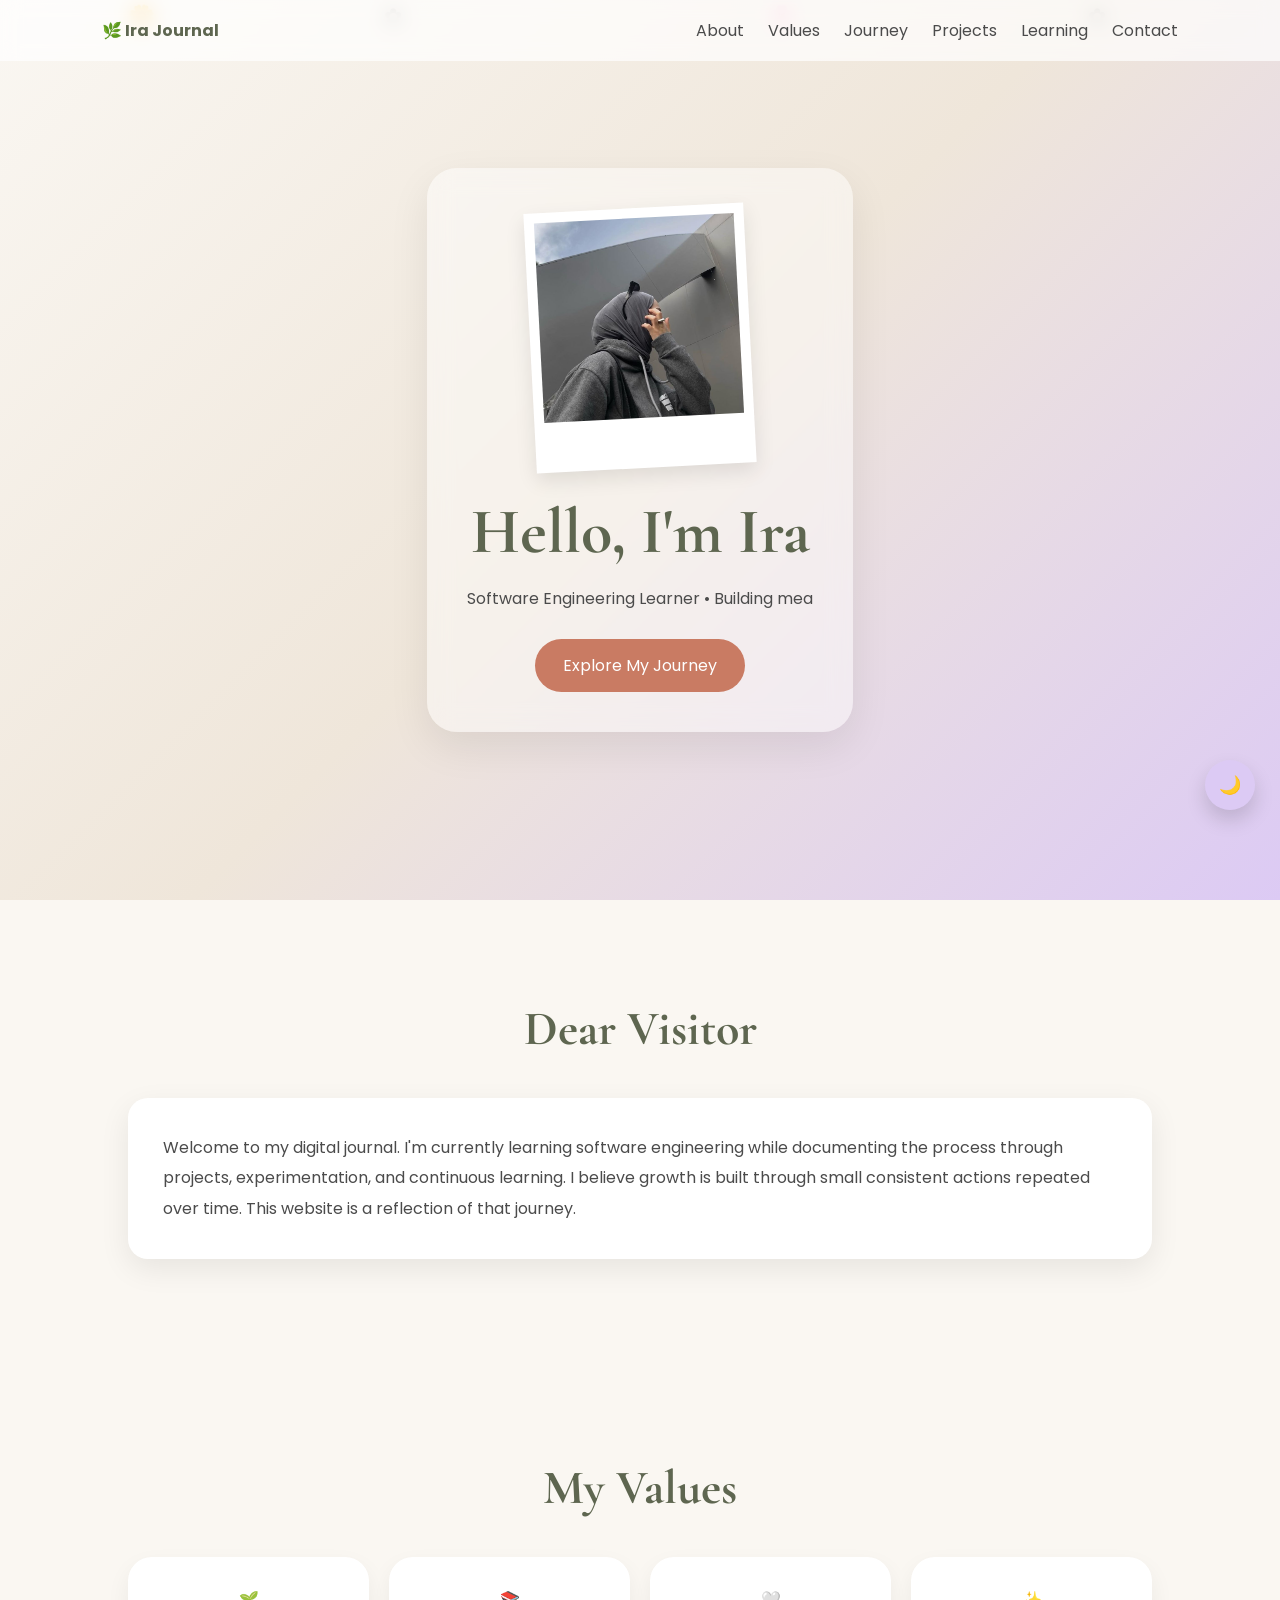
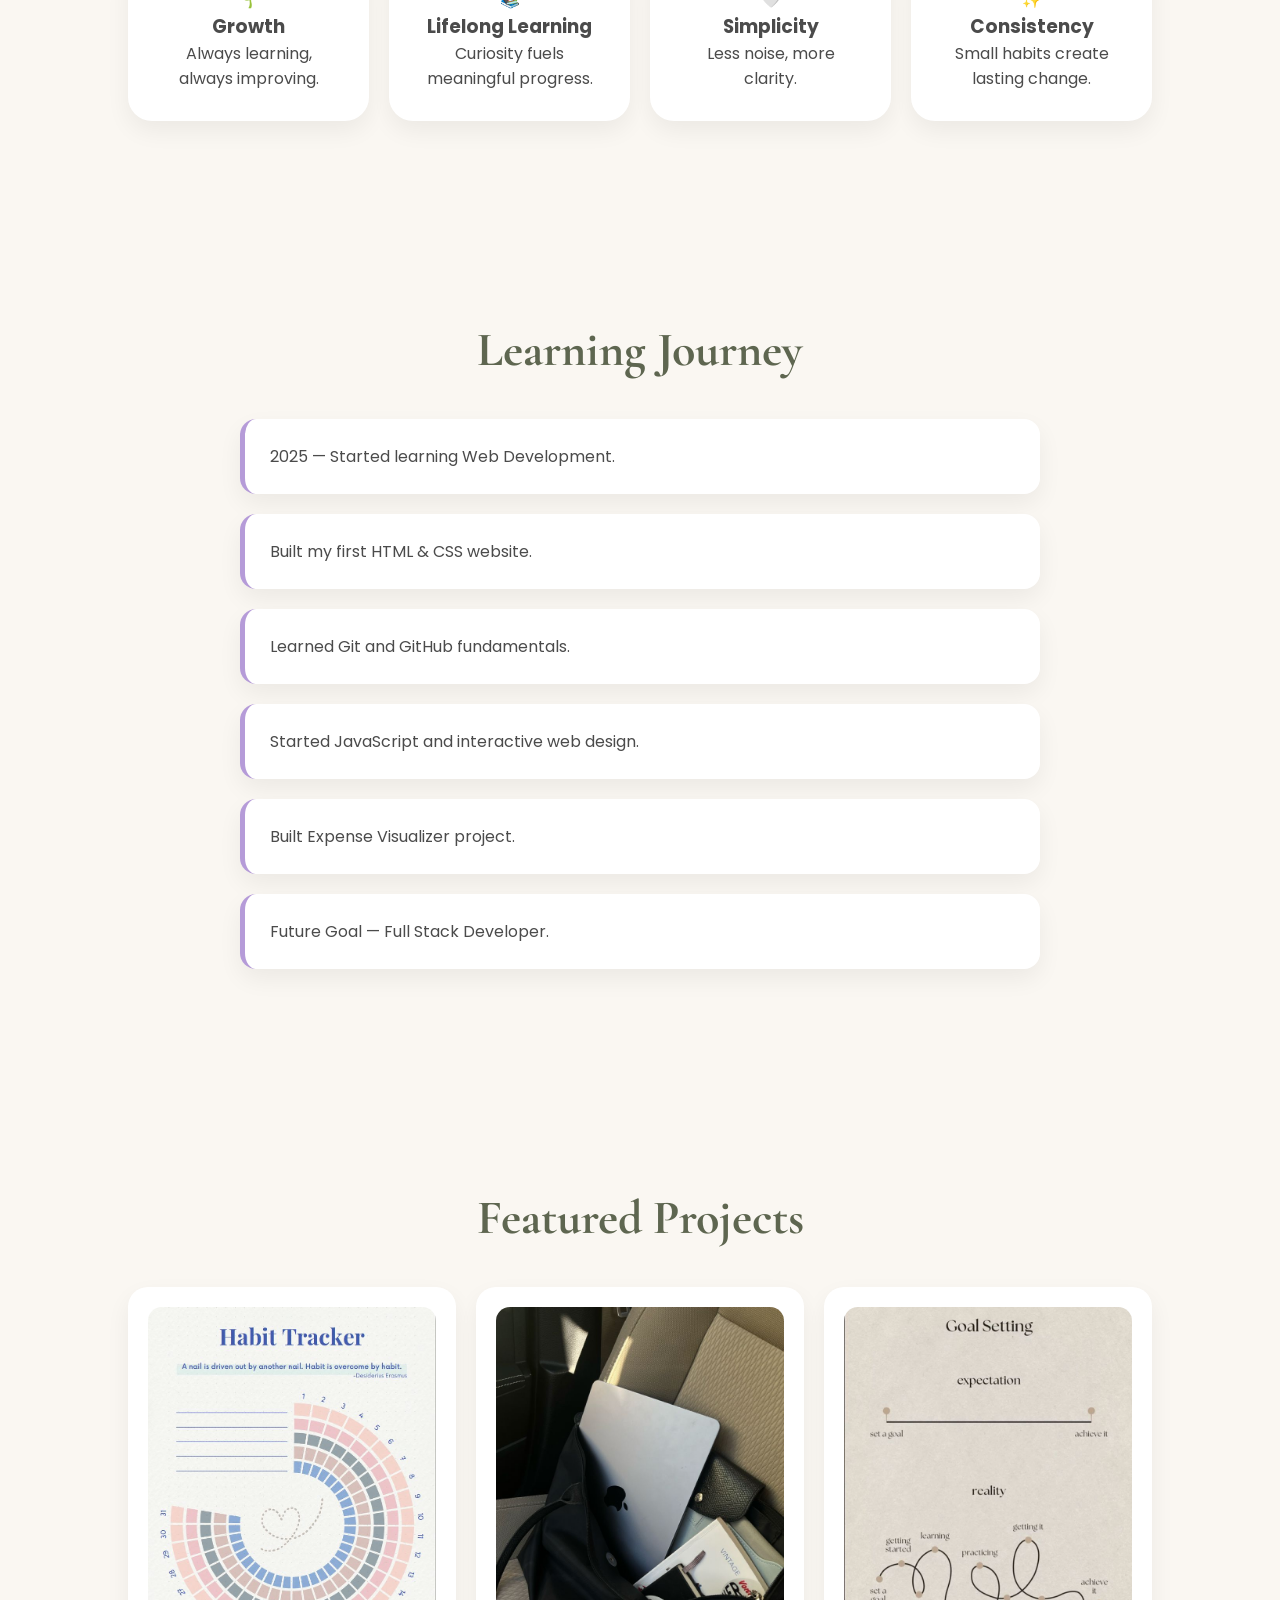
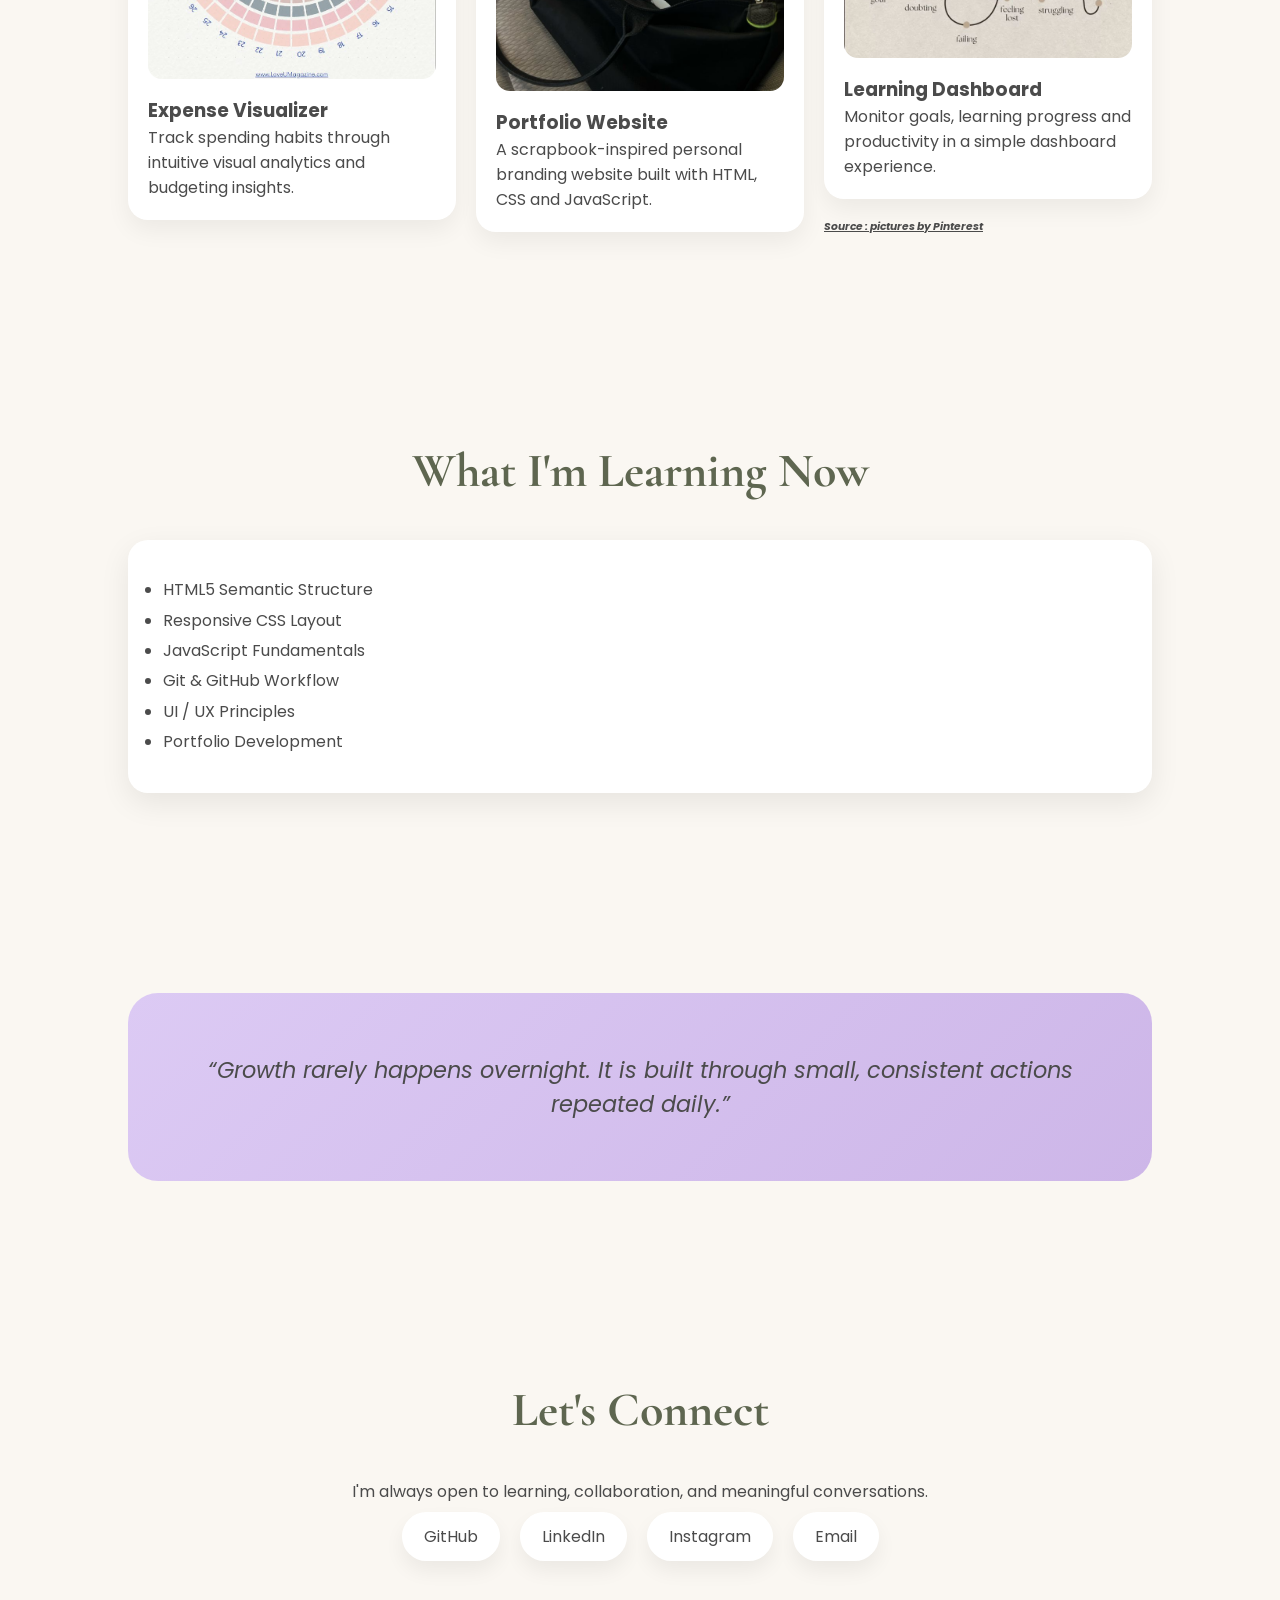
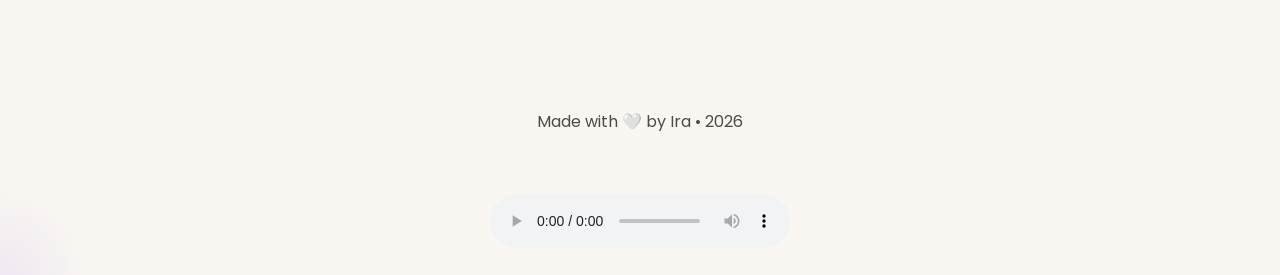
==== index.html @ 75de8a09 "Update index.html" ====
<!DOCTYPE html>
<html lang="en">
<head>
<meta charset="UTF-8">
<meta name="viewport" content="width=device-width, initial-scale=1.0">

<title>Ira | The Lavender Journal</title>

<link rel="preconnect" href="https://fonts.googleapis.com">
<link rel="preconnect" href="https://fonts.gstatic.com" crossorigin>

<link href="https://fonts.googleapis.com/css2?family=Cormorant+Garamond:wght@500;600;700&family=Poppins:wght@300;400;500;600;700&display=swap" rel="stylesheet">

<link rel="stylesheet" href="style.css">

</head>

<body>

<!-- Floating Flowers -->

<div class="flower" style="left:10%">🌼</div>
<div class="flower" style="left:30%;animation-delay:4s">✿</div>
<div class="flower" style="left:60%;animation-delay:8s">🌸</div>
<div class="flower" style="left:85%;animation-delay:2s">✿</div>

<!-- Navbar -->

<nav>

<div class="logo">
🌿 Ira Journal
</div>

<div class="links">

<a href="#about">About</a>

<a href="#values">Values</a>

<a href="#journey">Journey</a>

<a href="#projects">Projects</a>

<a href="#learning">Learning</a>

<a href="#contact">Contact</a>

</div>

</nav>

<!-- Hero -->

<section class="hero">

<div class="hero-card">

<div class="polaroid">

<img
src="assets/profile.jpg"
alt="Ira Profile"
>

</div>

<h1>Hello, I'm Ira</h1>

<p id="typing"></p>

<a href="#about" class="btn">
Explore My Journey
</a>

</div>

</section>

<!-- About -->

<section id="about" class="reveal">

<h2>Dear Visitor</h2>

<div class="paper">

<p>

Welcome to my digital journal.

I'm currently learning software engineering while documenting the process through projects, experimentation, and continuous learning.

I believe growth is built through small consistent actions repeated over time.

This website is a reflection of that journey.

</p>

</div>

</section>

<!-- Values -->

<section id="values" class="reveal">

<h2>My Values</h2>

<div class="values">

<div class="value">
🌱
<h3>Growth</h3>
<p>Always learning, always improving.</p>
</div>

<div class="value">
📚
<h3>Lifelong Learning</h3>
<p>Curiosity fuels meaningful progress.</p>
</div>

<div class="value">
🤍
<h3>Simplicity</h3>
<p>Less noise, more clarity.</p>
</div>

<div class="value">
✨
<h3>Consistency</h3>
<p>Small habits create lasting change.</p>
</div>

</div>

</section>

<!-- Journey -->

<section id="journey" class="reveal">

<h2>Learning Journey</h2>

<div class="timeline">

<div class="item">
2025 — Started learning Web Development.
</div>

<div class="item">
Built my first HTML & CSS website.
</div>

<div class="item">
Learned Git and GitHub fundamentals.
</div>

<div class="item">
Started JavaScript and interactive web design.
</div>

<div class="item">
Built Expense Visualizer project.
</div>

<div class="item">
Future Goal — Full Stack Developer.
</div>

</div>

</section>

<!-- Projects -->

<section id="projects" class="reveal">

<h2>Featured Projects</h2>

<div class="projects">

<div class="card">

<img
src="assets/project1.jpg"
alt="Expense Visualizer"
>

<h3>Expense Visualizer</h3>

<p>
Track spending habits through intuitive visual analytics and budgeting insights.
</p>

</div>

<div class="card">

<img
src="assets/project2.jpg"
alt="Portfolio Website"
>

<h3>Portfolio Website</h3>

<p>
A scrapbook-inspired personal branding website built with HTML, CSS and JavaScript.
</p>

</div>

<div class="card">

<img
src="assets/project3.jpg"
alt="Learning Dashboard"
>

<h3>Learning Dashboard</h3>

<p>
Monitor goals, learning progress and productivity in a simple dashboard experience.
</p>

</div>
<h6><em><u>Source : pictures by Pinterest</u></em></h6>

</div>

</section>

<!-- Learning -->

<section id="learning" class="reveal">

<h2>What I'm Learning Now</h2>

<div class="paper">

<ul>

<li>HTML5 Semantic Structure</li>

<li>Responsive CSS Layout</li>

<li>JavaScript Fundamentals</li>

<li>Git & GitHub Workflow</li>

<li>UI / UX Principles</li>

<li>Portfolio Development</li>

</ul>

</div>

</section>

<!-- Quote -->

<section class="reveal">

<div class="quote">

“Growth rarely happens overnight.

It is built through small,

consistent actions repeated daily.”

</div>

</section>

<!-- Contact -->

<section id="contact" class="contact reveal">

<h2>Let's Connect</h2>

<p>
I'm always open to learning, collaboration, and meaningful conversations.
</p>

<div class="social-links">

<a href="#">
GitHub
</a>

<a href="#">
LinkedIn
</a>

<a href="#">
Instagram
</a>

<a href="#">
Email
</a>

</div>

</section>

<!-- Footer -->

<footer>
Made with 🤍 by Ira
</footer>

<div style="text-align:center; padding:20px;">
  <audio controls>
    <source src="assets/music_unlimited.mp3" type="audio/mpeg">
  </audio>
</div>

<script src="script.js"></script>

</body>
</html>
---- style.css ----
:root{
--sage:#A6B18A;
--olive:#5E6650;
--cream:#FAF7F2;
--beige:#EFE6DA;
--terracotta:#C97B63;
--lilac:#DCCAF4;
--lavender:#CDB6E8;
--purple:#B59BD8;
--text:#4B4B4B;
--white:#ffffff;
}

*{
margin:0;
padding:0;
box-sizing:border-box;
}

html{
scroll-behavior:smooth;
}

body{
font-family:'Poppins',sans-serif;
background:var(--cream);
color:var(--text);
overflow-x:hidden;
}

/* Baby Breath Background */

body::before{
content:"";
position:fixed;
inset:0;
background-image:
radial-gradient(
rgba(181,155,216,.18) 2px,
transparent 2px
);
background-size:45px 45px;
pointer-events:none;
z-index:-2;
}

/* Navbar */

nav{
position:fixed;
top:0;
width:100%;
display:flex;
justify-content:space-between;
align-items:center;
padding:18px 8%;
background:rgba(255,255,255,.7);
backdrop-filter:blur(10px);
z-index:1000;
}

.logo{
font-weight:700;
color:var(--olive);
}

nav a{
text-decoration:none;
color:var(--text);
margin-left:20px;
transition:.3s;
}

nav a:hover{
color:var(--terracotta);
}

nav a.active{
color:var(--terracotta);
font-weight:600;
}

/* Hero */

.hero{
min-height:100vh;
display:flex;
align-items:center;
justify-content:center;
text-align:center;
padding:120px 10%;
background:
linear-gradient(
135deg,
var(--cream),
var(--beige),
var(--lilac)
);
}

.hero-card{
max-width:850px;
background:rgba(255,255,255,.45);
backdrop-filter:blur(12px);
padding:40px;
border-radius:30px;
box-shadow:0 15px 40px rgba(0,0,0,.08);
}

.polaroid{
width:220px;
height:260px;
background:#fff;
margin:0 auto 25px;
padding:10px;
box-shadow:0 8px 20px rgba(0,0,0,.1);
transform:rotate(-3deg);
}

.polaroid img{
width:100%;
height:200px;
object-fit:cover;
}

.hero h1{
font-family:'Cormorant Garamond',serif;
font-size:4rem;
color:var(--olive);
}

.hero p{
margin:15px 0 25px;
line-height:1.8;
}

.btn{
display:inline-block;
padding:14px 28px;
background:var(--terracotta);
color:#fff;
border-radius:999px;
text-decoration:none;
transition:.3s;
}

.btn:hover{
transform:translateY(-4px);
}

/* Sections */

section{
padding:100px 10%;
}

h2{
font-family:'Cormorant Garamond',serif;
font-size:3rem;
text-align:center;
margin-bottom:40px;
color:var(--olive);
}

/* Journal Paper */

.paper{
background:#fff;
padding:35px;
border-radius:20px;
box-shadow:0 10px 30px rgba(0,0,0,.08);
line-height:1.9;
}

/* Values */

.values{
display:grid;
grid-template-columns:repeat(auto-fit,minmax(220px,1fr));
gap:20px;
}

.value{
background:#fff;
padding:30px;
border-radius:24px;
text-align:center;
box-shadow:0 10px 25px rgba(0,0,0,.06);
transition:.3s;
}

.value:hover{
transform:translateY(-8px);
box-shadow:0 20px 40px rgba(181,155,216,.25);
}

/* Timeline */

.timeline{
max-width:800px;
margin:auto;
}

.item{
background:#fff;
margin-bottom:20px;
padding:25px;
border-left:5px solid var(--purple);
border-radius:16px;
box-shadow:0 10px 25px rgba(0,0,0,.06);
}

/* Pinterest Projects */

.projects{
columns:3 260px;
column-gap:20px;
}

.card{
break-inside:avoid;
background:#fff;
margin-bottom:20px;
padding:20px;
border-radius:20px;
box-shadow:0 10px 25px rgba(0,0,0,.06);
transition:.3s;
}

.card:hover{
transform:translateY(-6px);
}

.card img{
width:100%;
border-radius:14px;
margin-bottom:10px;
}

/* Quote */

.quote{
background:
linear-gradient(
135deg,
var(--lilac),
var(--lavender)
);
padding:60px;
border-radius:30px;
text-align:center;
font-size:1.4rem;
font-style:italic;
}

/* Contact */

.contact{
text-align:center;
}

.contact a{
display:inline-block;
margin:8px;
padding:12px 22px;
background:#fff;
border-radius:999px;
text-decoration:none;
color:var(--text);
box-shadow:0 10px 20px rgba(0,0,0,.06);
transition:.3s;
}

.contact a:hover{
transform:translateY(-4px);
}

/* Floating Flowers */

.flower{
position:fixed;
font-size:22px;
opacity:.6;
animation:float 15s linear infinite;
}

@keyframes float{
from{
transform:translateY(110vh);
}
to{
transform:translateY(-120px);
}
}

/* Scroll Reveal */

.reveal{
opacity:0;
transform:translateY(40px);
transition:1s;
}

.reveal.show{
opacity:1;
transform:none;
}

footer{
text-align:center;
padding:40px;
}

/* Mobile */

@media(max-width:768px){

.hero h1{
font-size:2.8rem;
}

nav .links{
display:none;
}

section{
padding:80px 8%;
}

h2{
font-size:2.3rem;
}

.projects{
columns:1;
}

}

.dark{
background:#2f2c35;
color:#f5f5f5;
}

.dark nav{
background:rgba(40,40,40,.8);
}

.dark .paper,
.dark .value,
.dark .item,
.dark .card,
.dark .contact a,
.dark .hero-card{
background:#3a3742;
color:#f5f5f5;
}

.dark h2,
.dark .hero h1{
color:#DCCAF4;
}

.dark{
background:#2f2c35;
color:#f5f5f5;
}

.dark nav{
background:rgba(40,40,40,.8);
}

.dark .paper,
.dark .value,
.dark .item,
.dark .card,
.dark .contact a,
.dark .hero-card{
background:#3a3742;
color:#f5f5f5;
}

.dark h1,
.dark h2{
color:#DCCAF4;
}
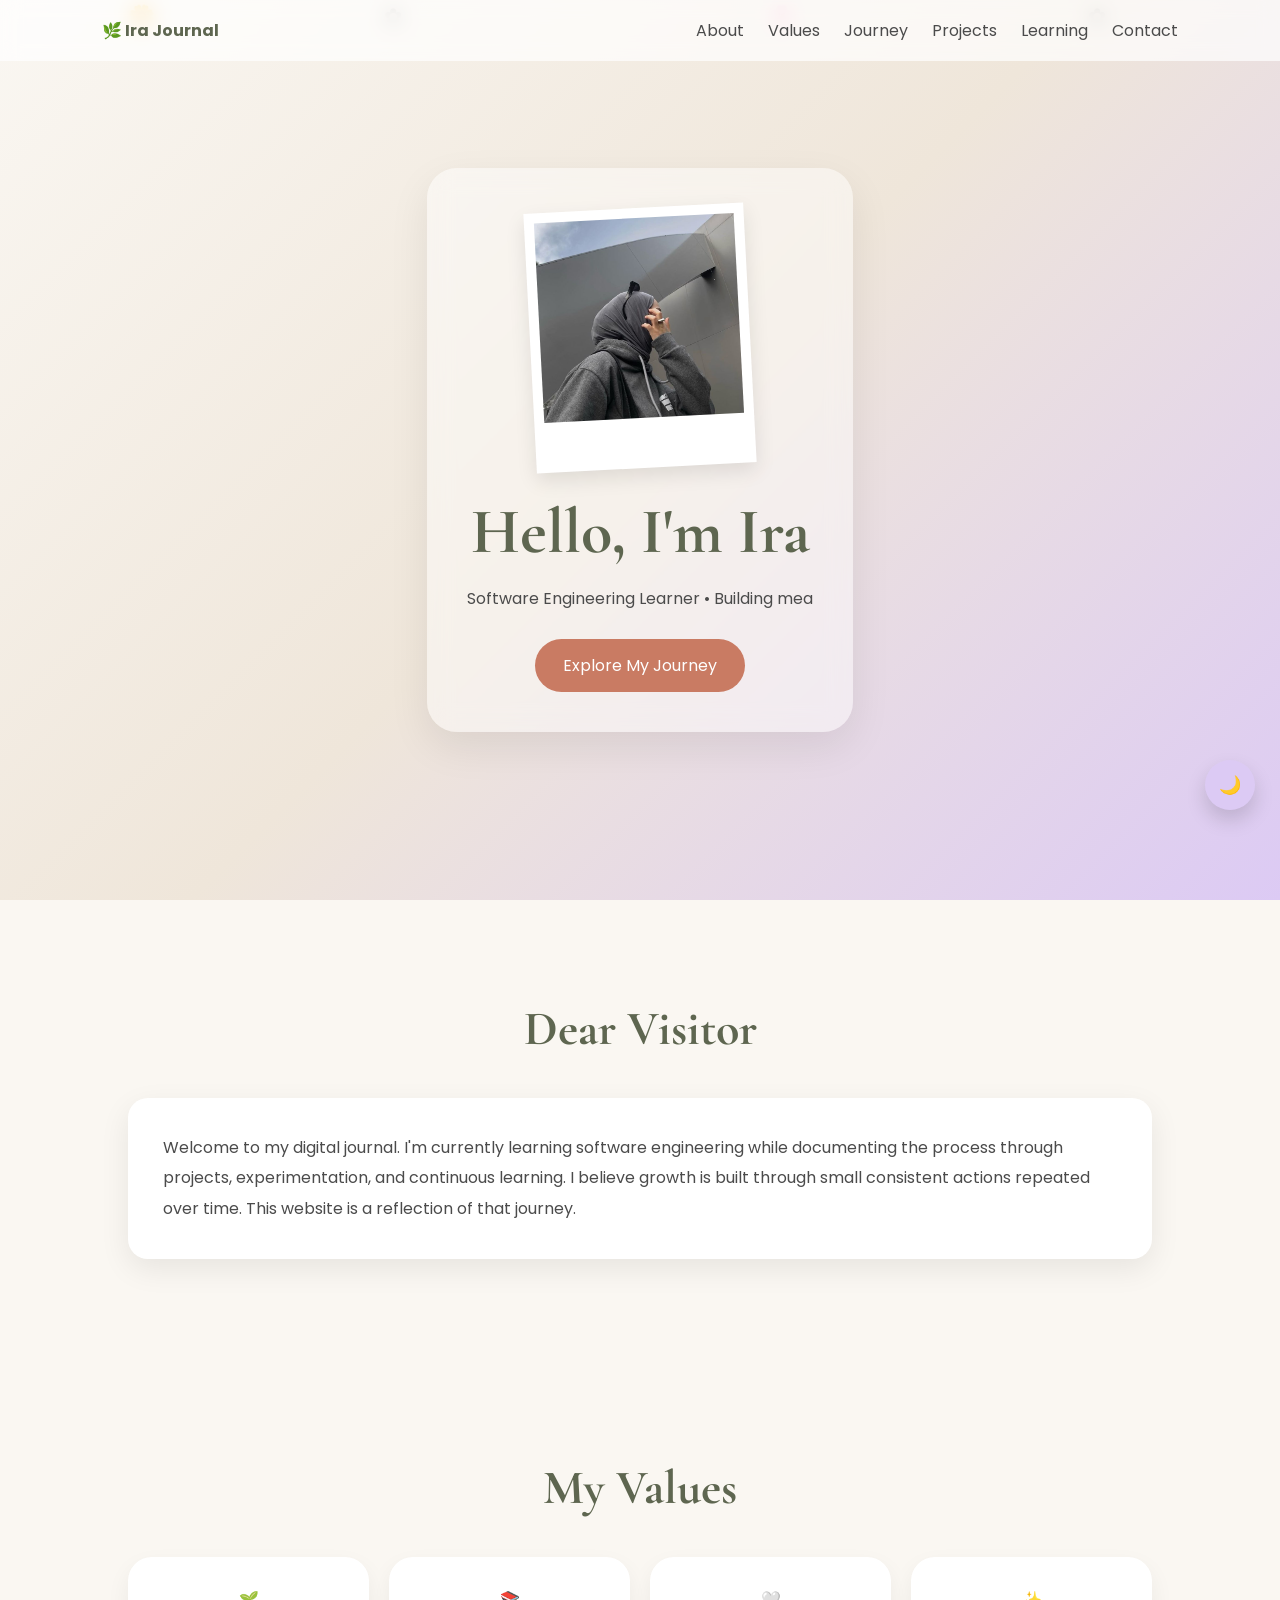
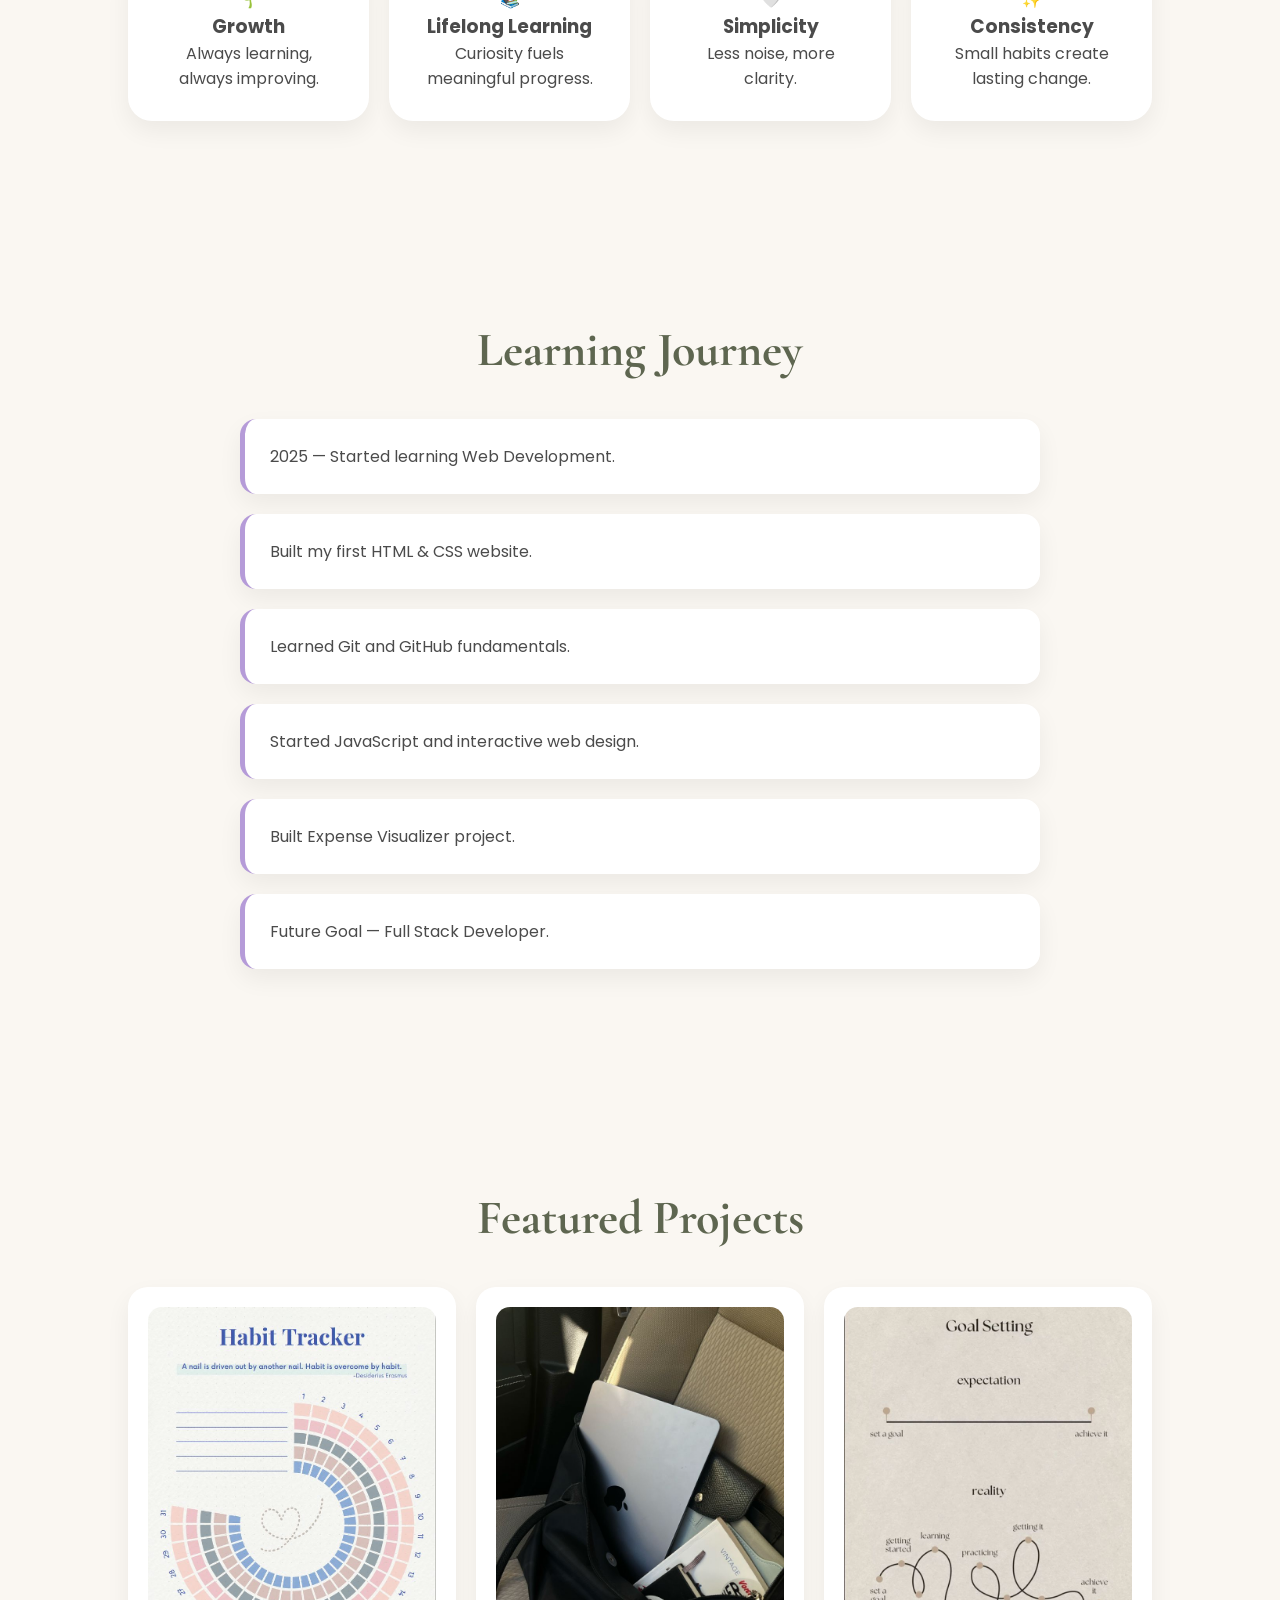
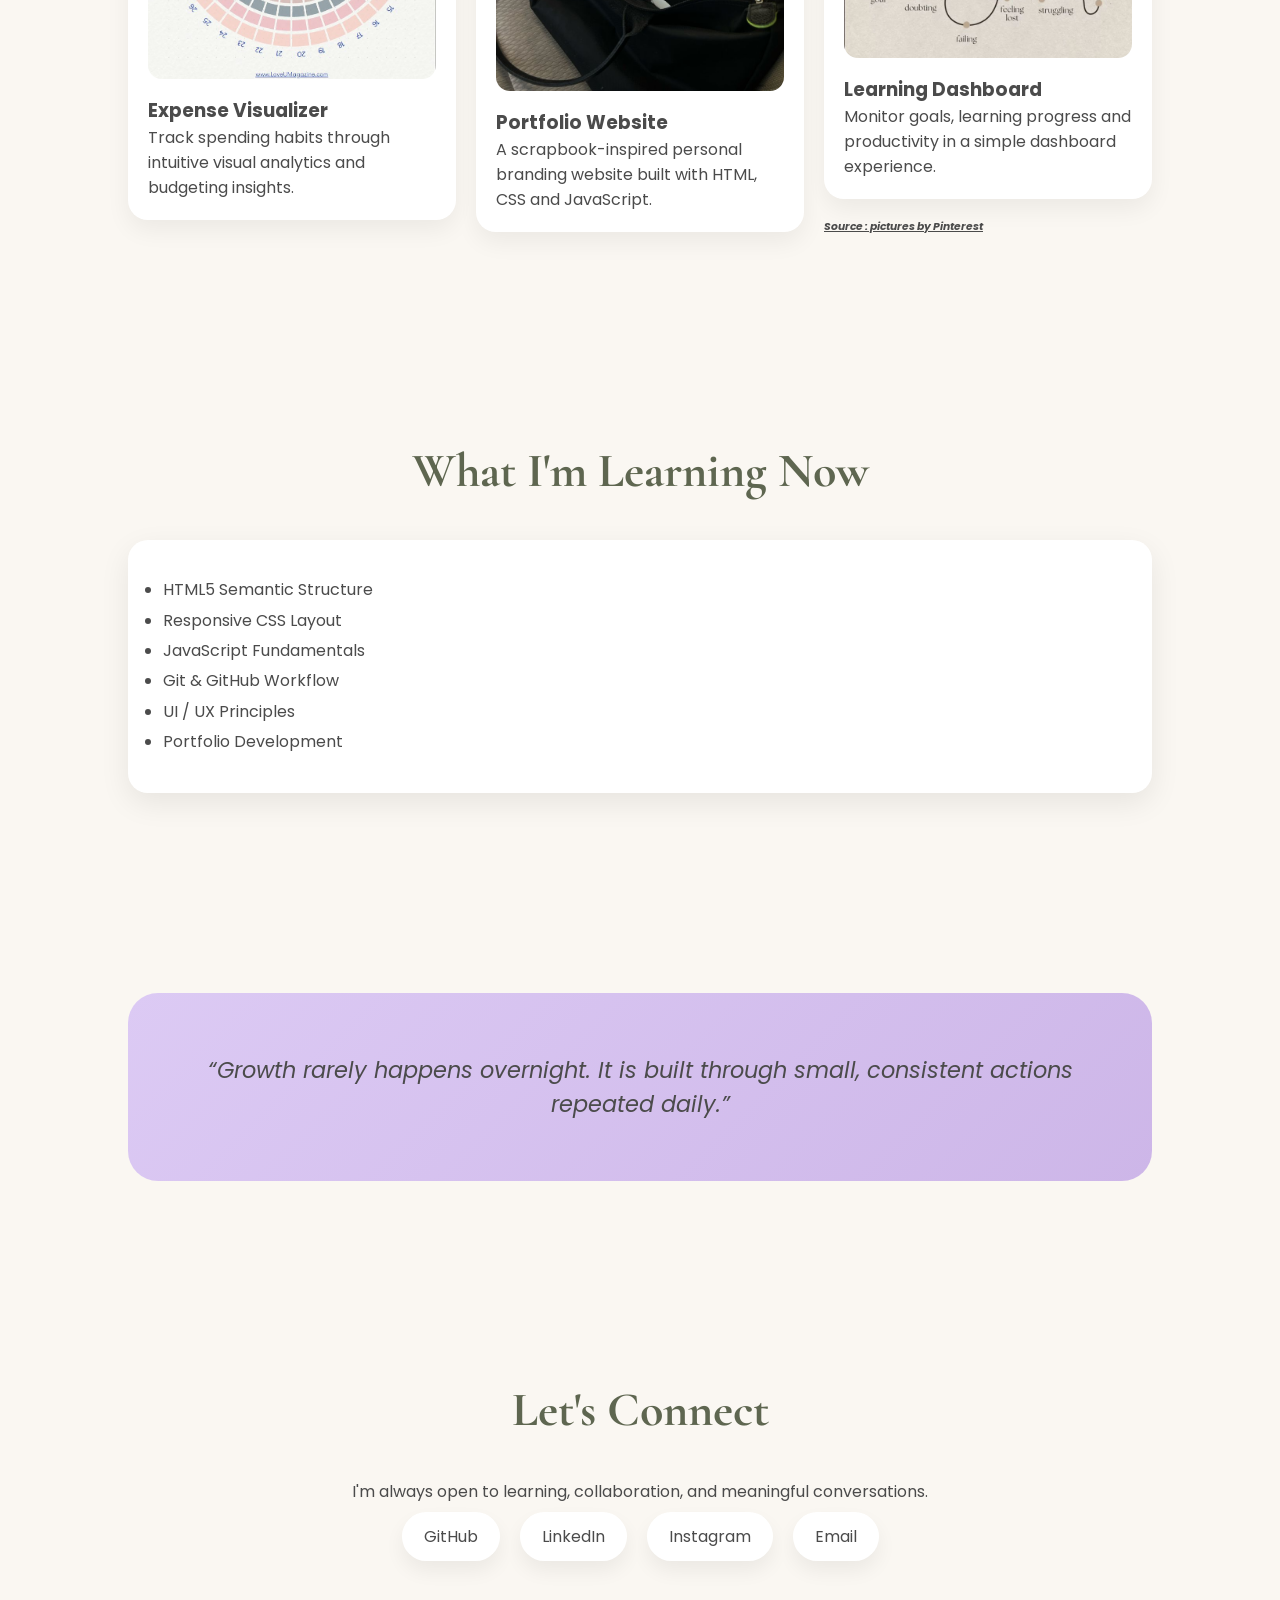
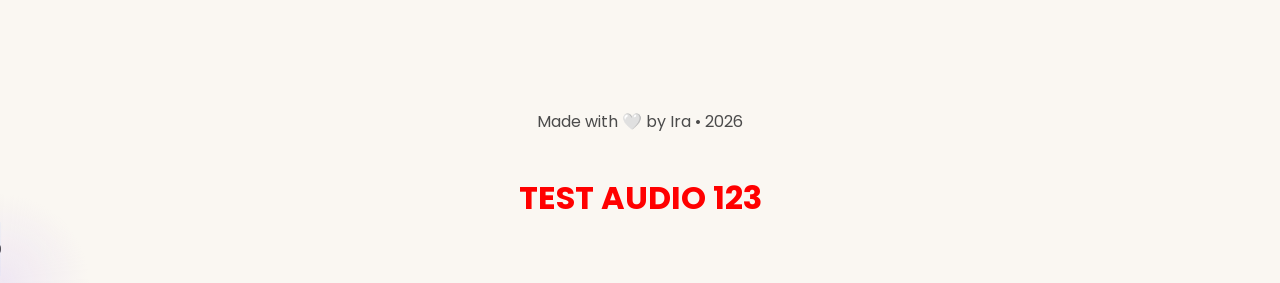
==== commit e7b94c9b: "Update index.html" ====
--- a/index.html
+++ b/index.html
@@ -313,11 +313,13 @@
 Made with 🤍 by Ira
 </footer>
 
-<div style="text-align:center; padding:20px;">
-  <audio controls>
-    <source src="assets/music_unlimited.mp3" type="audio/mpeg">
-  </audio>
-</div>
+<h1 style="color:red;text-align:center;">
+TEST AUDIO 123
+</h1>
+
+<audio controls>
+  <source src="assets/music_unlimited.mp3" type="audio/mpeg">
+</audio>
 
 <script src="script.js"></script>
 
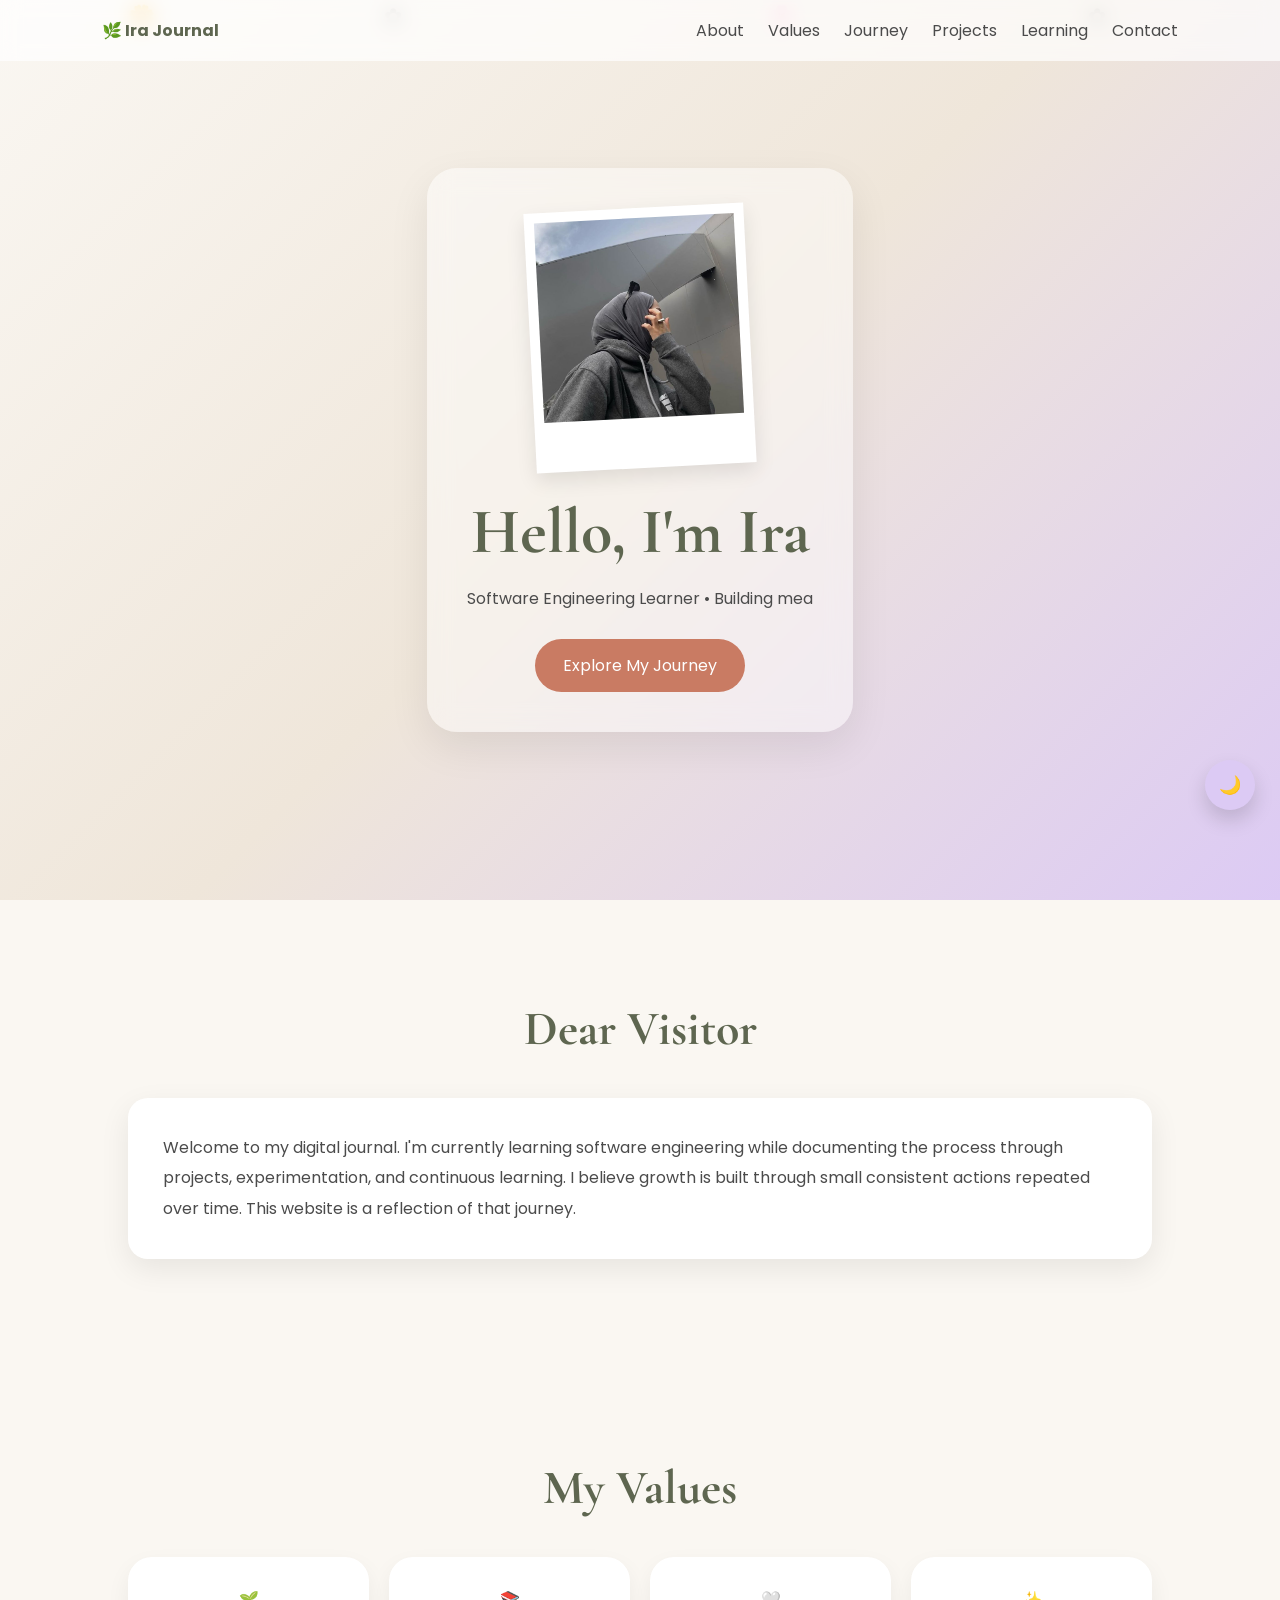
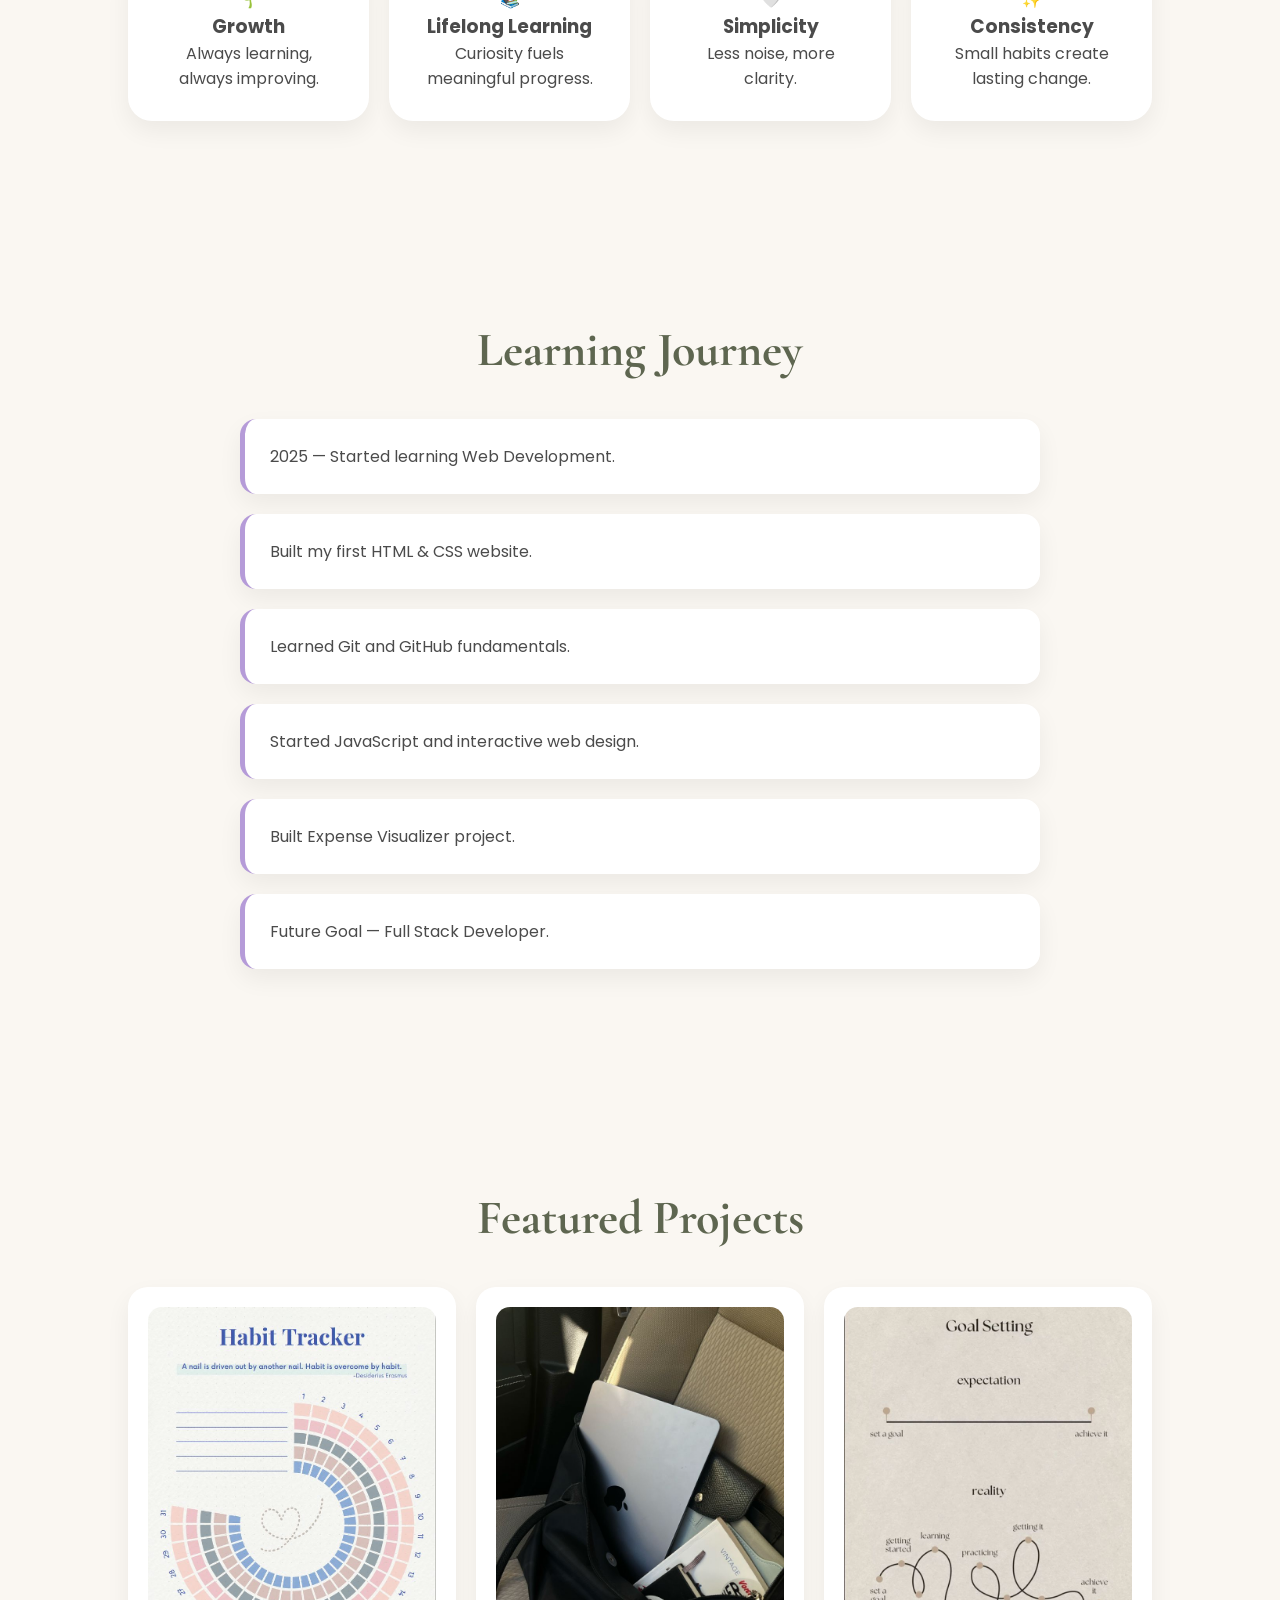
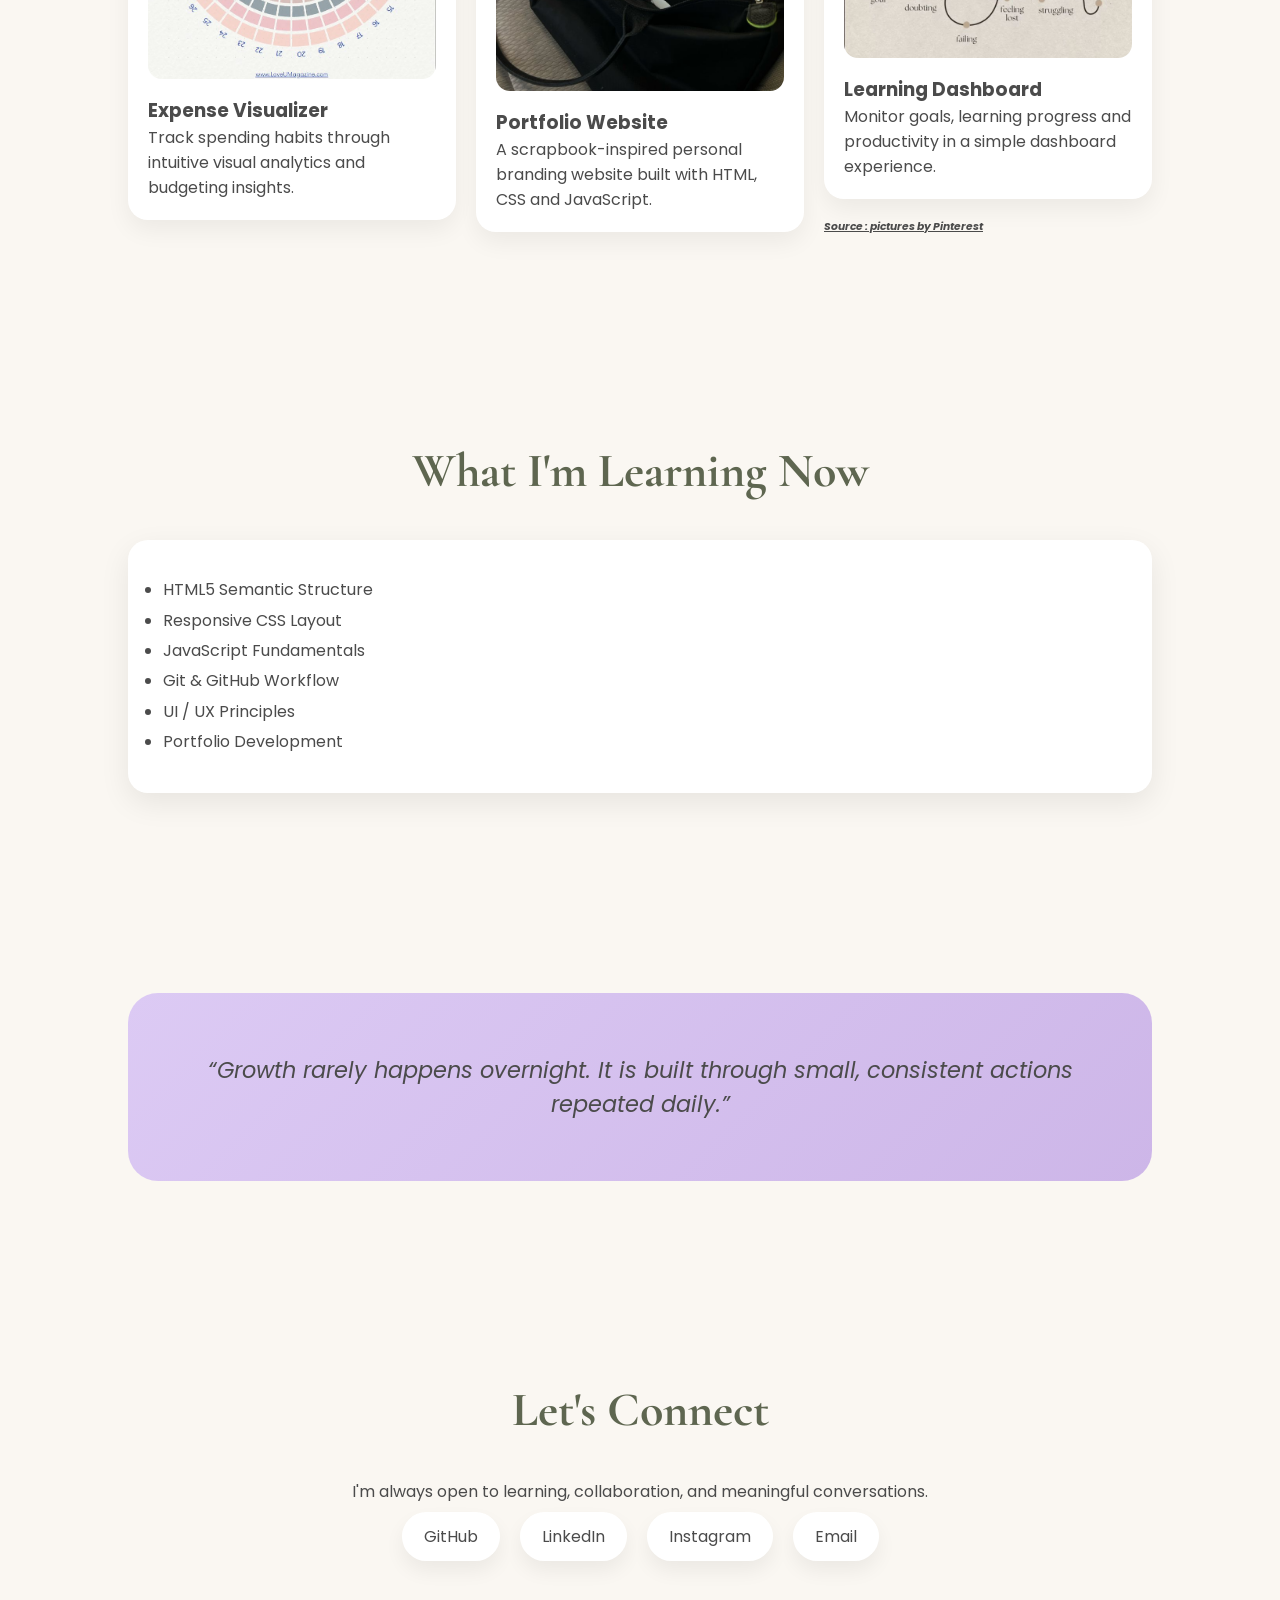
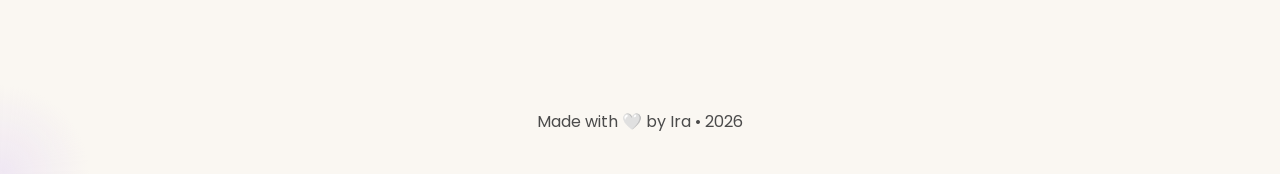
==== commit 55630ce8: "Update index.html" ====
--- a/index.html
+++ b/index.html
@@ -313,14 +313,18 @@
 Made with 🤍 by Ira
 </footer>
 
-<h1 style="color:red;text-align:center;">
-TEST AUDIO 123
-</h1>
-
-<audio controls>
+<audio id="bgMusic" loop>
   <source src="assets/music_unlimited.mp3" type="audio/mpeg">
 </audio>
 
+<script>
+const music = document.getElementById("bgMusic");
+
+document.addEventListener("click", () => {
+  music.play();
+}, { once: true });
+</script>
+
 <script src="script.js"></script>
 
 </body>
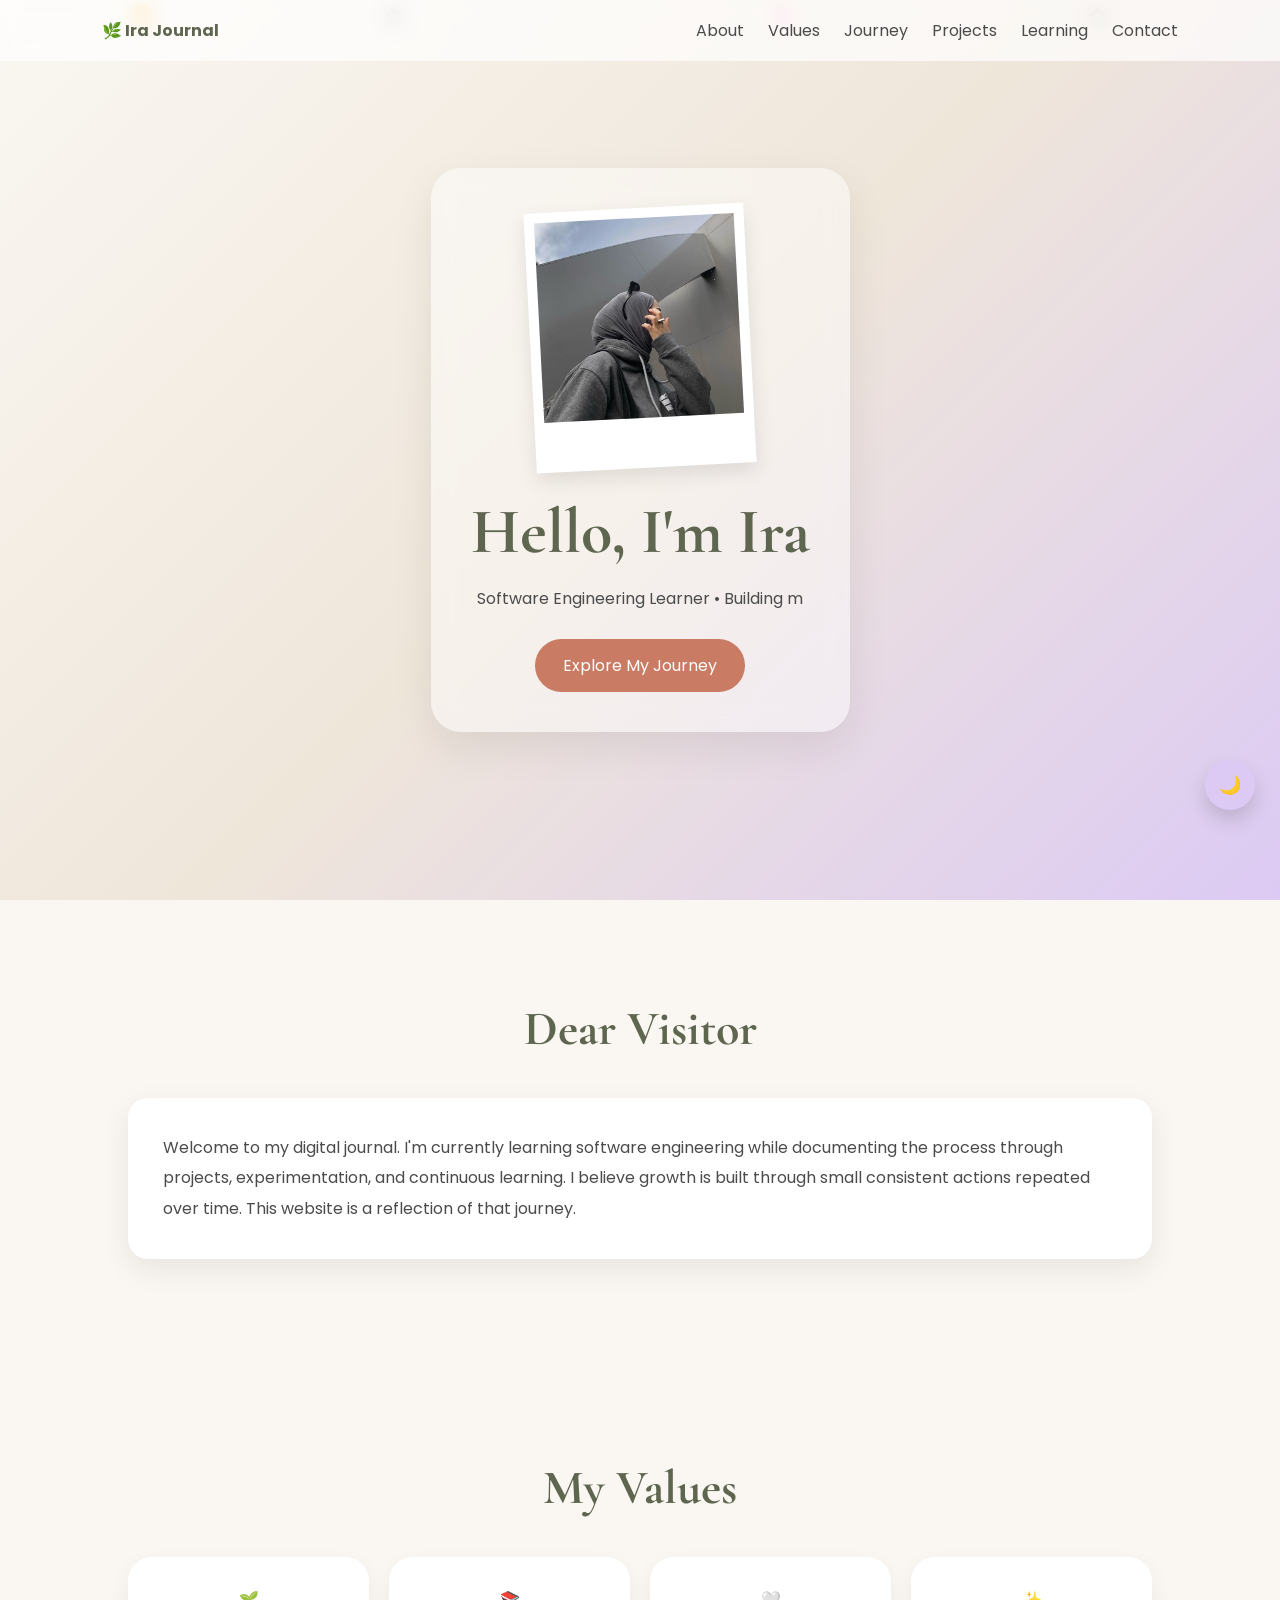
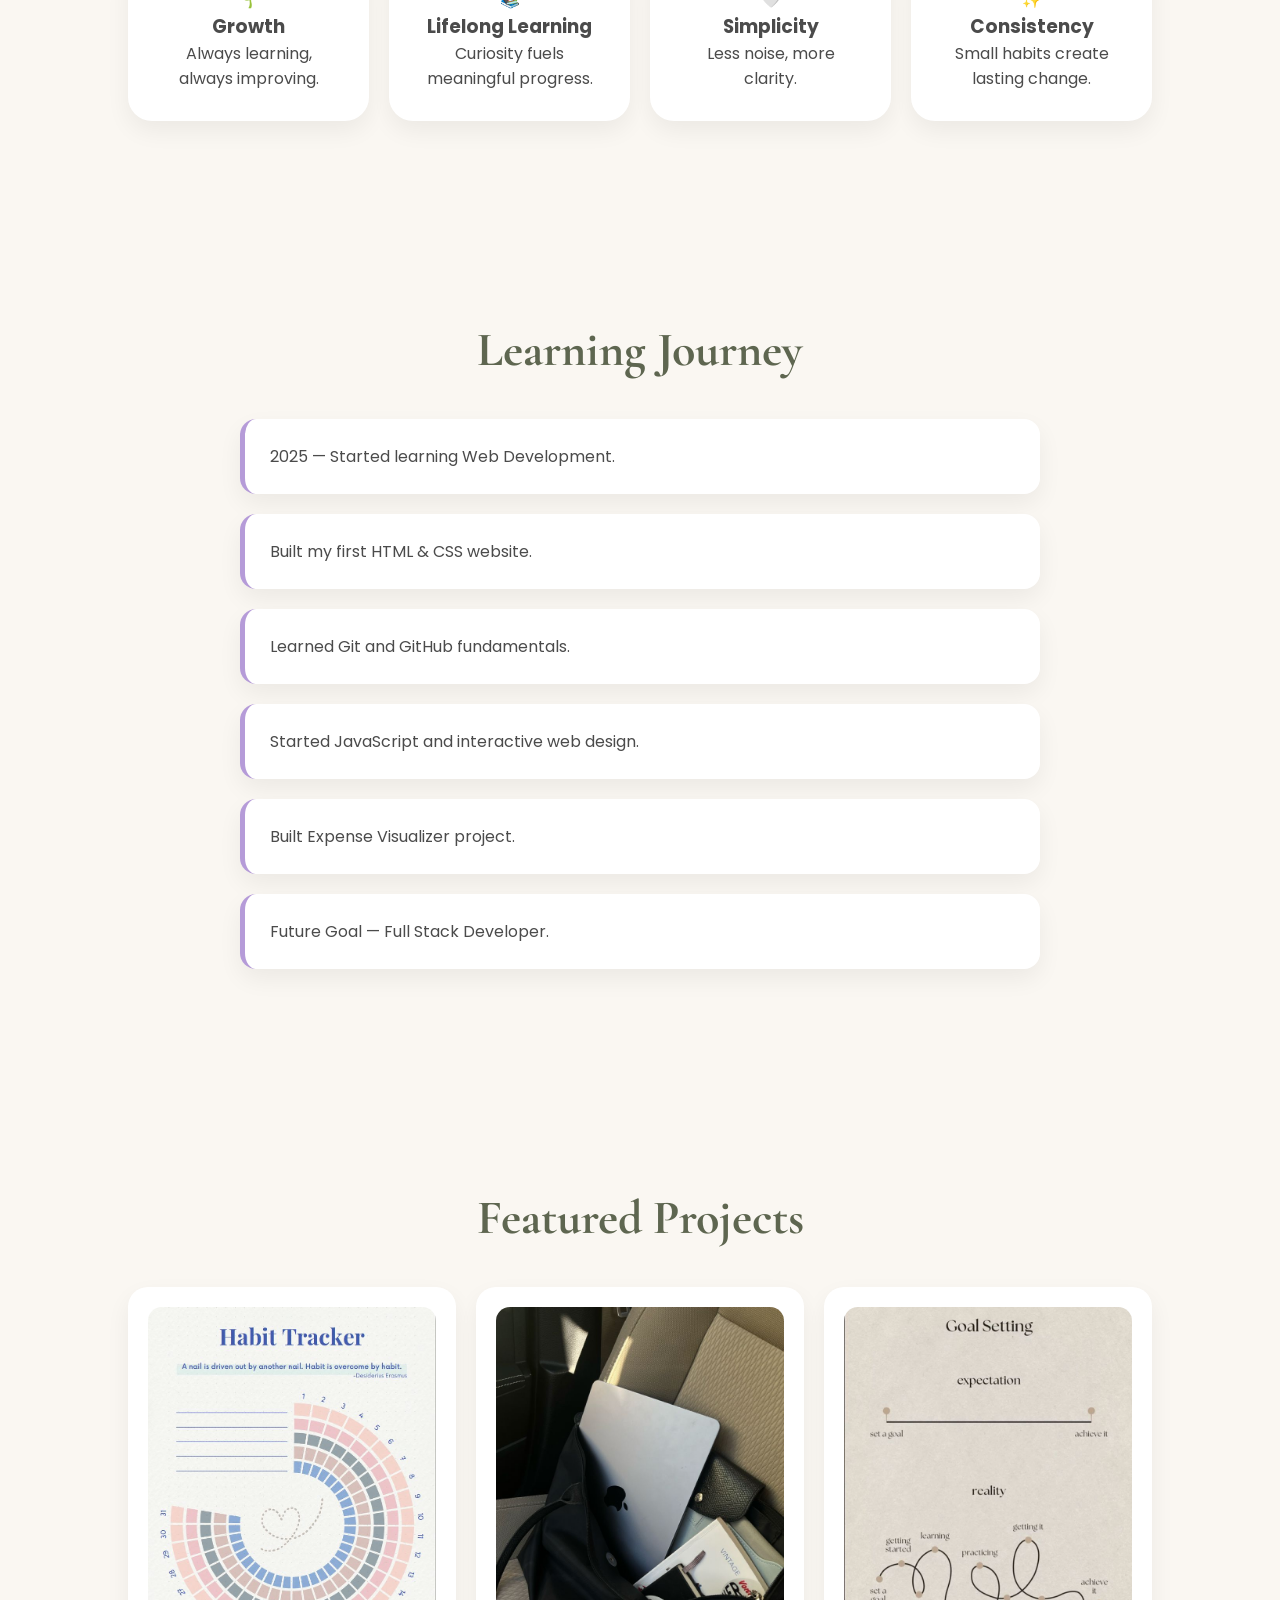
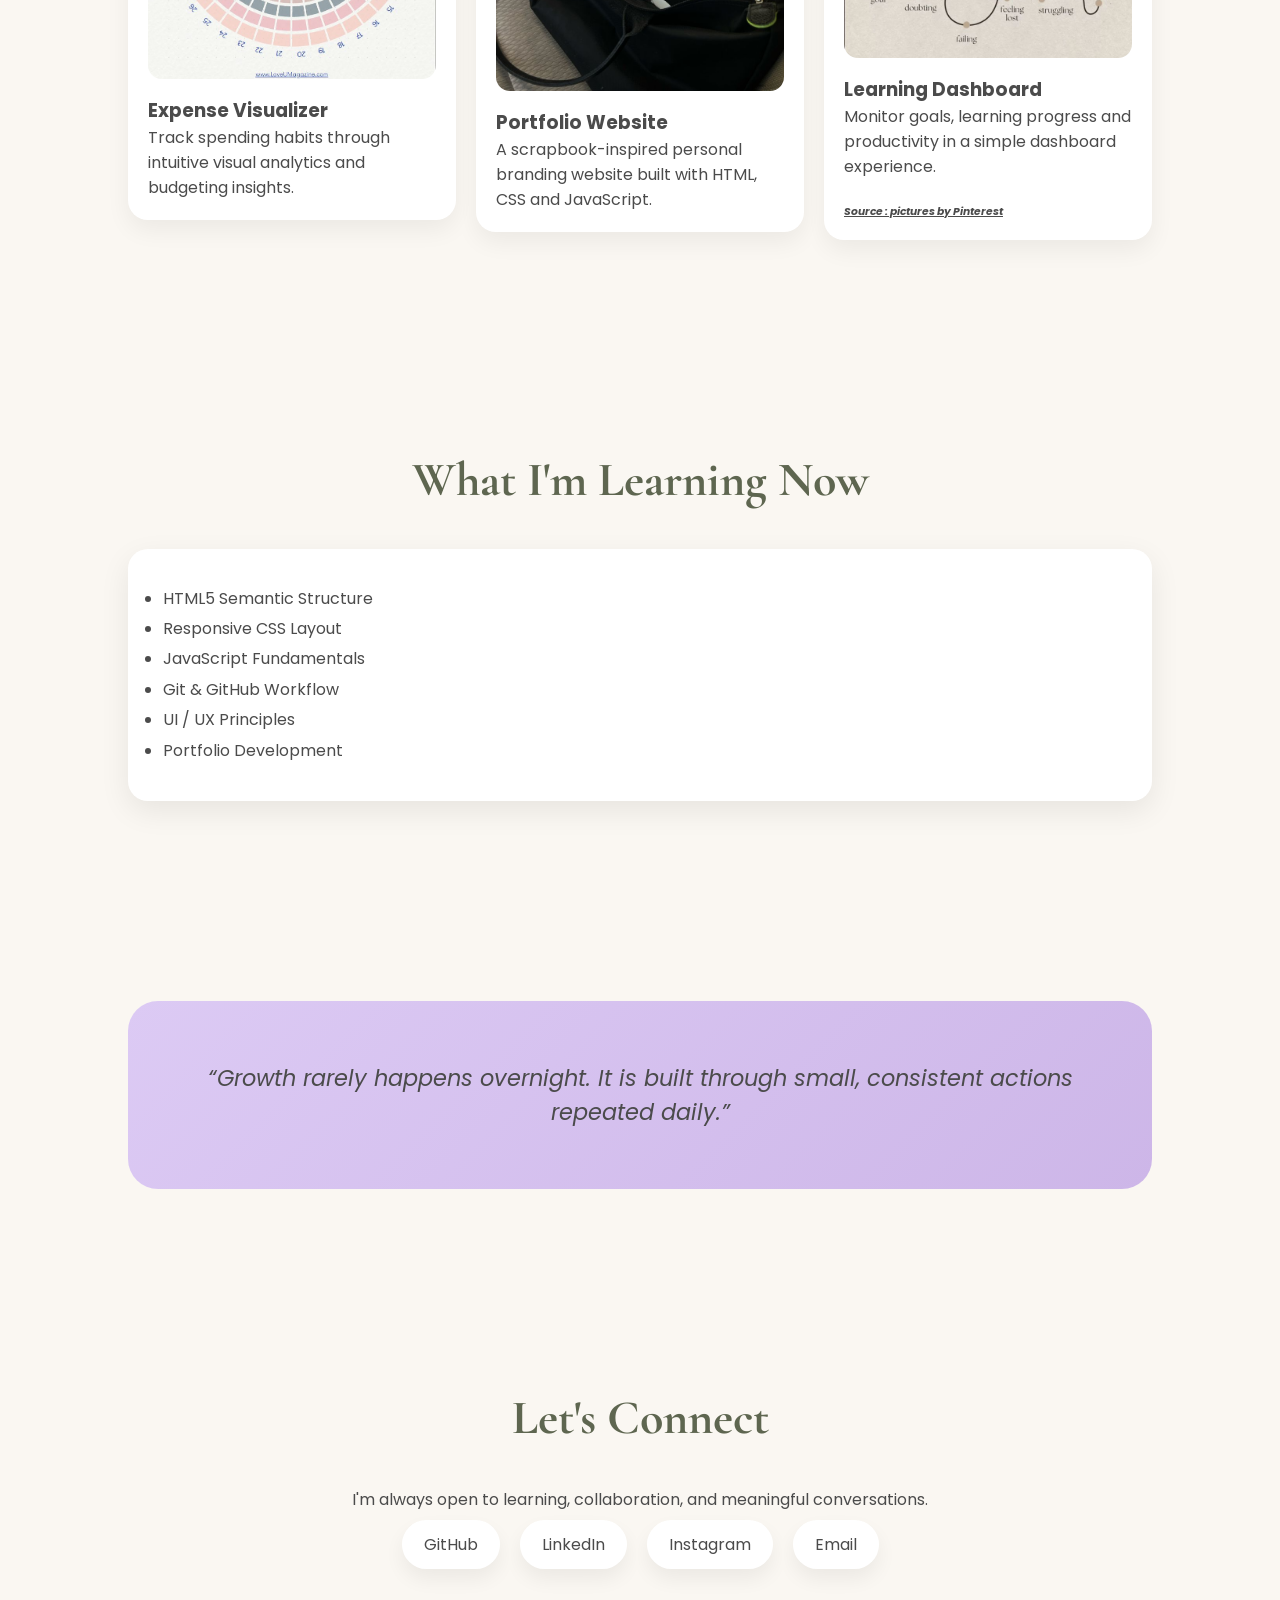
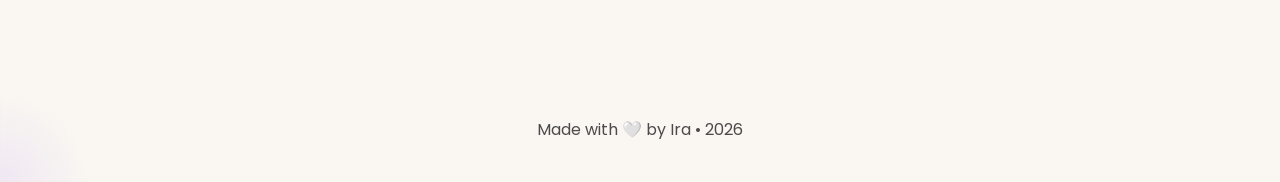
==== commit f388269b: "Update index.html" ====
--- a/index.html
+++ b/index.html
@@ -224,8 +224,10 @@
 Monitor goals, learning progress and productivity in a simple dashboard experience.
 </p>
 
-</div>
+<br>
 <h6><em><u>Source : pictures by Pinterest</u></em></h6>
+
+</div>
 
 </div>
 
@@ -325,6 +327,18 @@
 }, { once: true });
 </script>
 
+<audio id="bgMusic" loop>
+  <source src="assets/music_unlimited.mp3" type="audio/mpeg">
+</audio>
+
+<script>
+const music = document.getElementById("bgMusic");
+
+document.addEventListener("click", () => {
+  music.play();
+}, { once: true });
+</script>
+
 <script src="script.js"></script>
 
 </body>
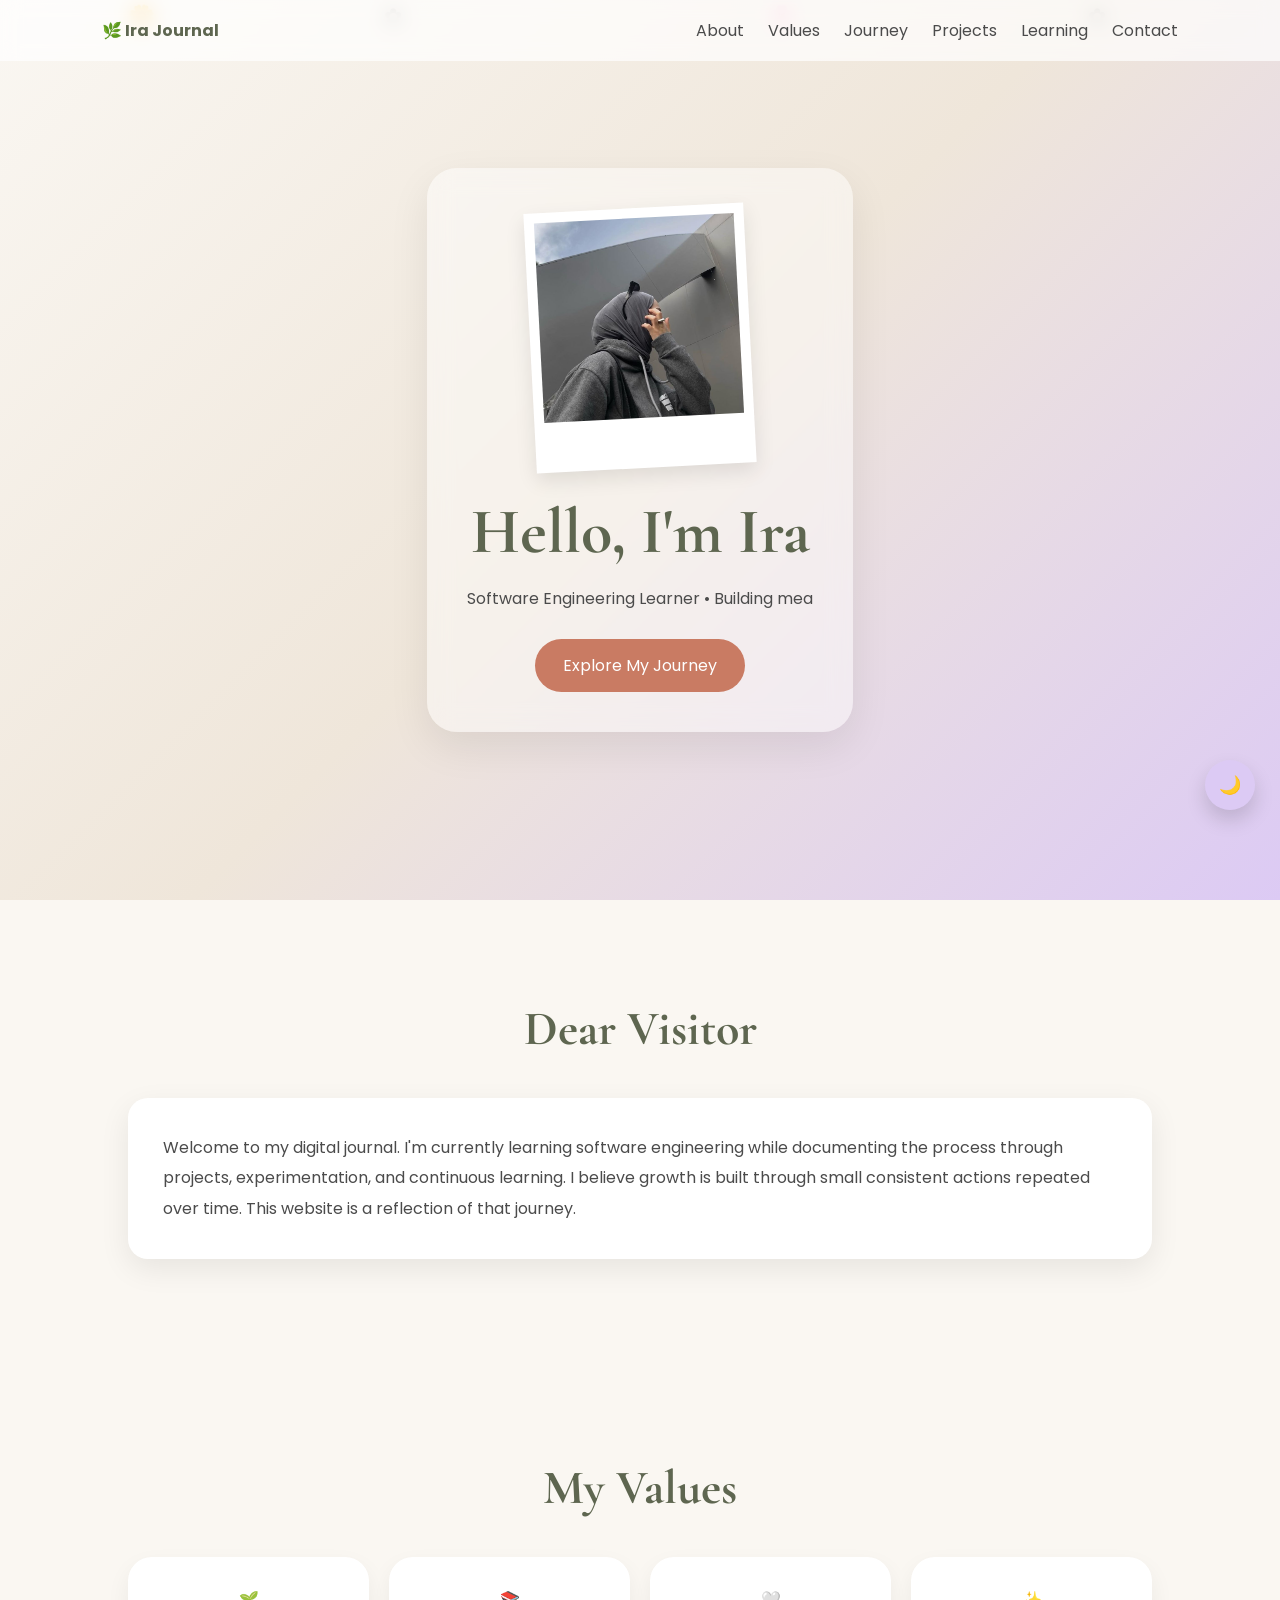
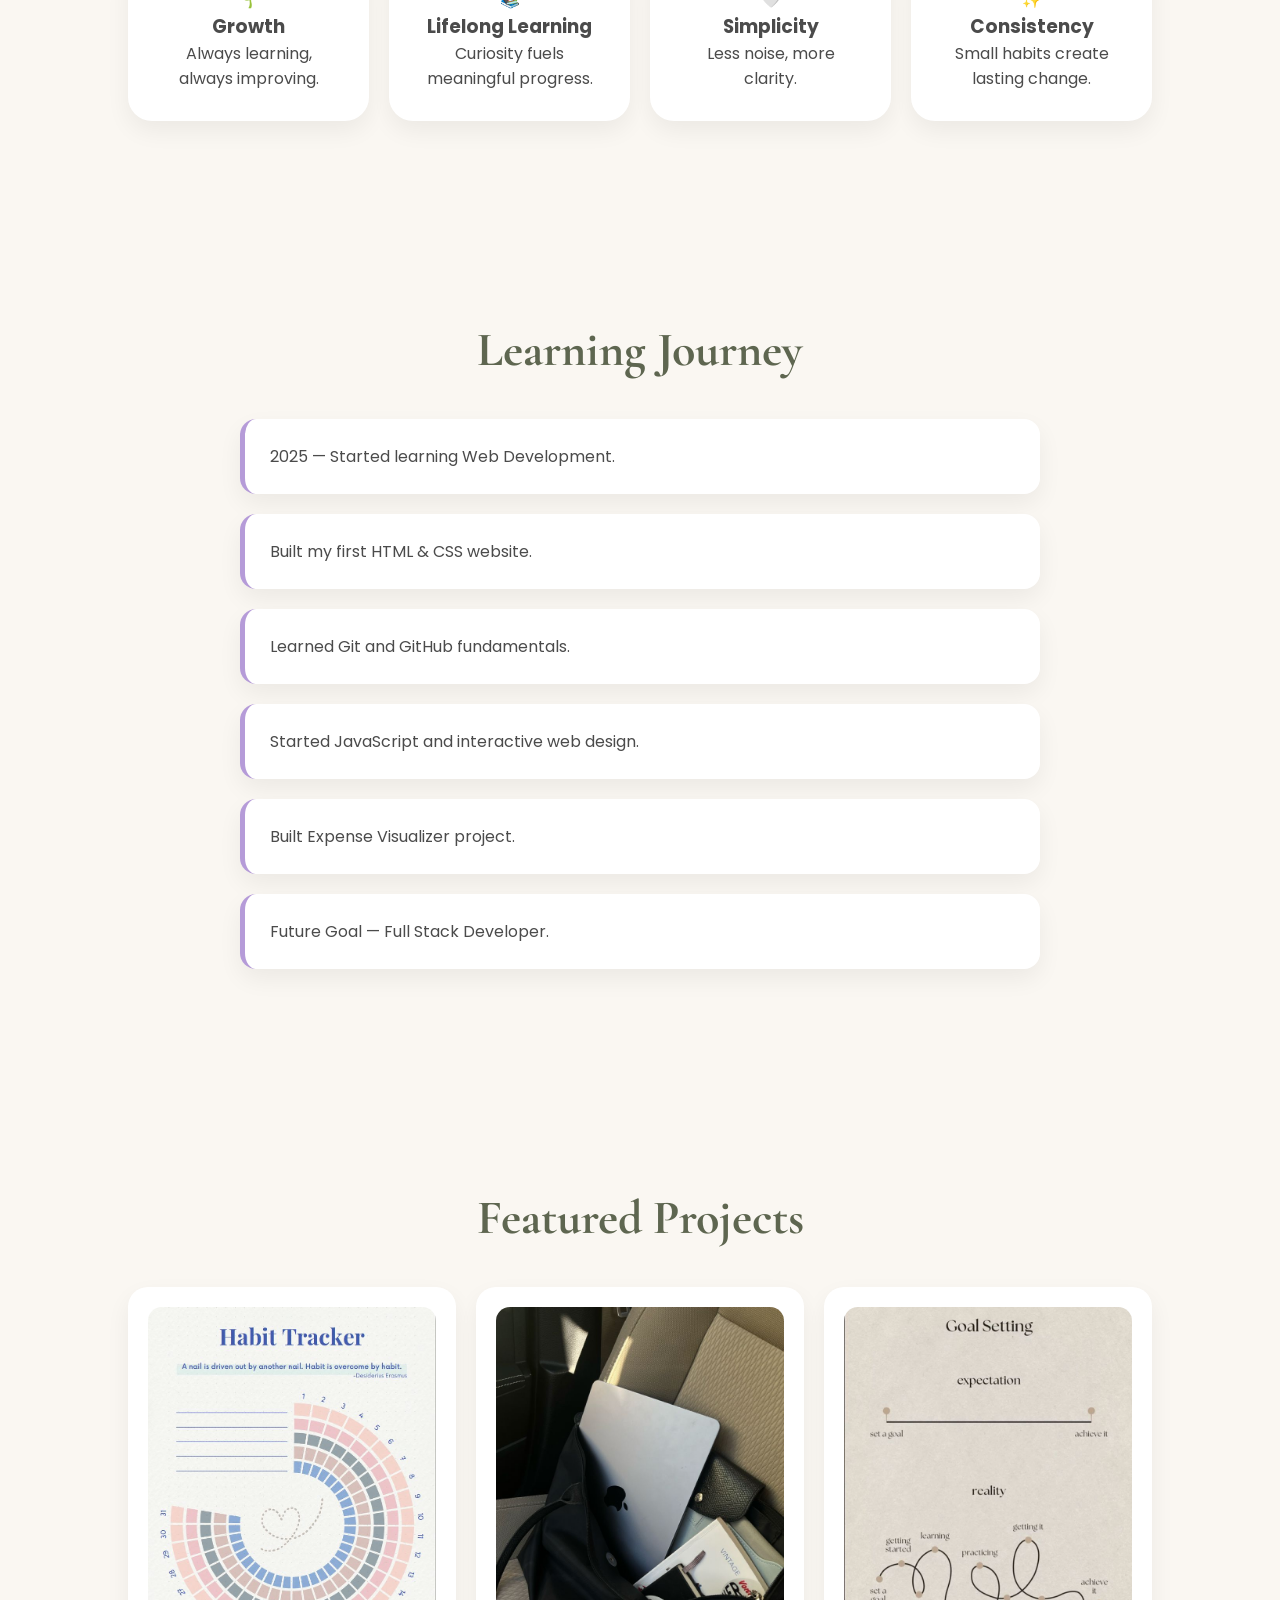
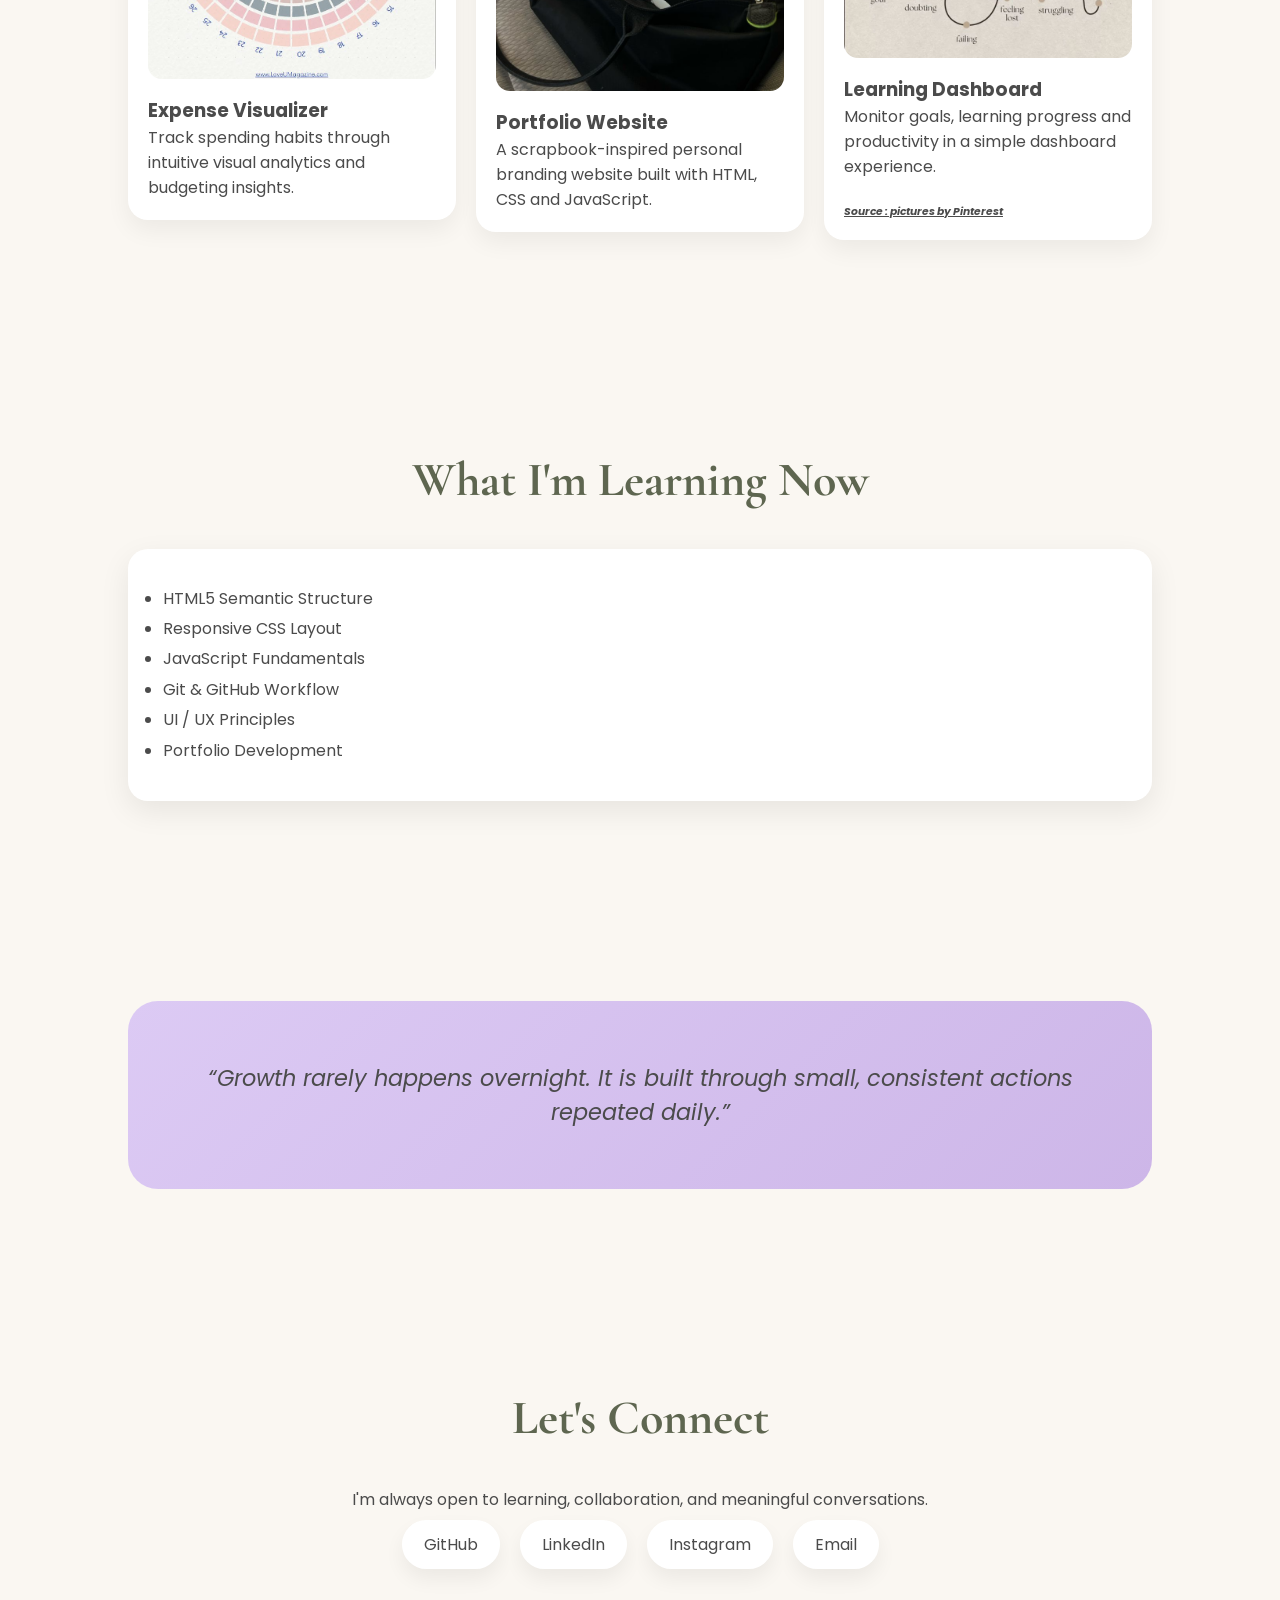
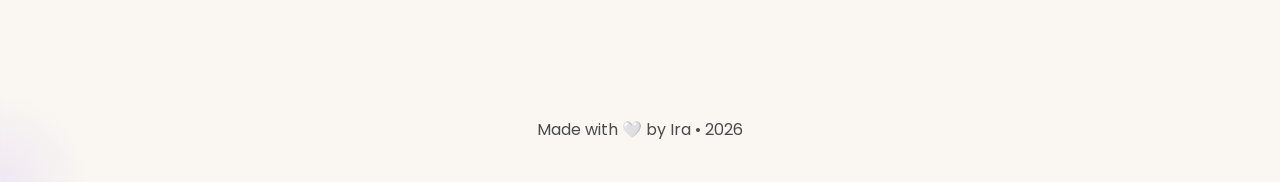
==== commit 805f2499: "Update index.html" ====
--- a/index.html
+++ b/index.html
@@ -320,25 +320,15 @@
 </audio>
 
 <script>
-const music = document.getElementById("bgMusic");
-
-document.addEventListener("click", () => {
-  music.play();
+document.addEventListener("click", function () {
+  const music = document.getElementById("bgMusic");
+
+  if (music.paused) {
+    music.play();
+  }
 }, { once: true });
 </script>
 
-<audio id="bgMusic" loop>
-  <source src="assets/music_unlimited.mp3" type="audio/mpeg">
-</audio>
-
-<script>
-const music = document.getElementById("bgMusic");
-
-document.addEventListener("click", () => {
-  music.play();
-}, { once: true });
-</script>
-
 <script src="script.js"></script>
 
 </body>
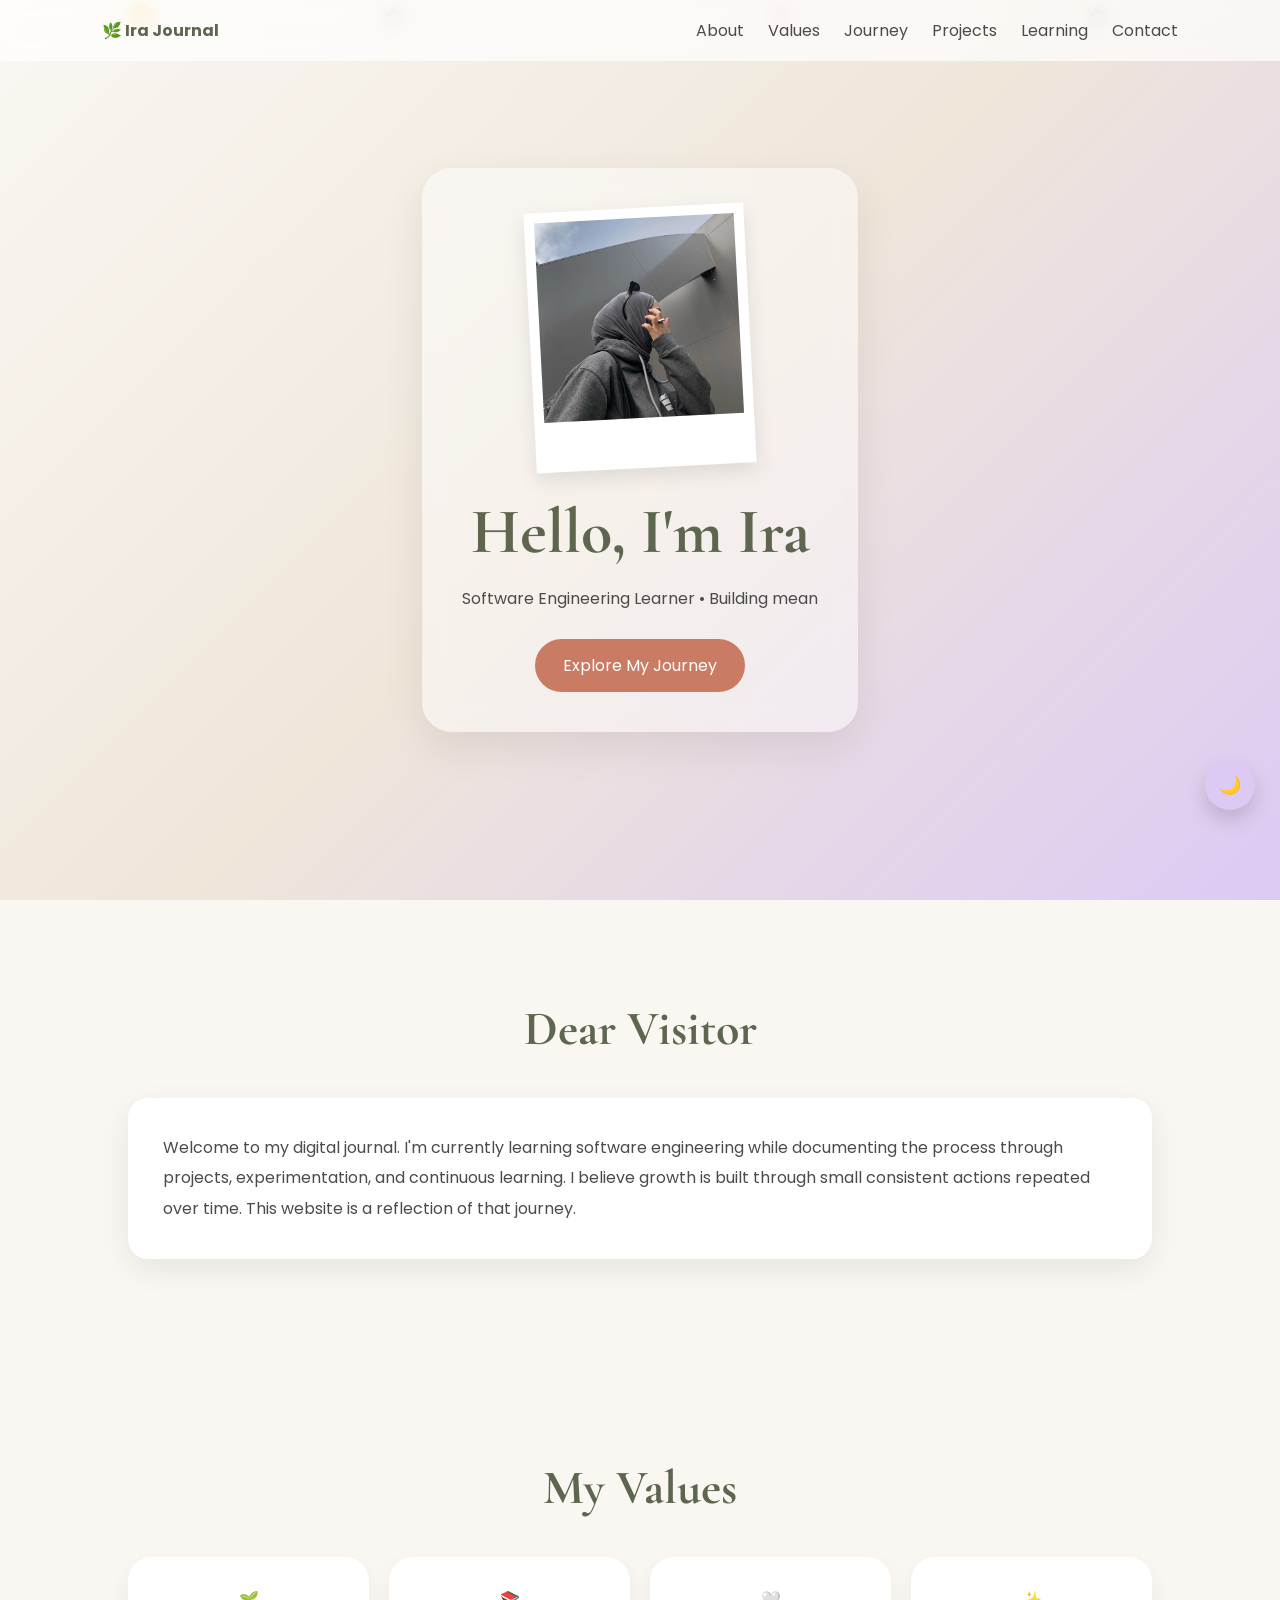
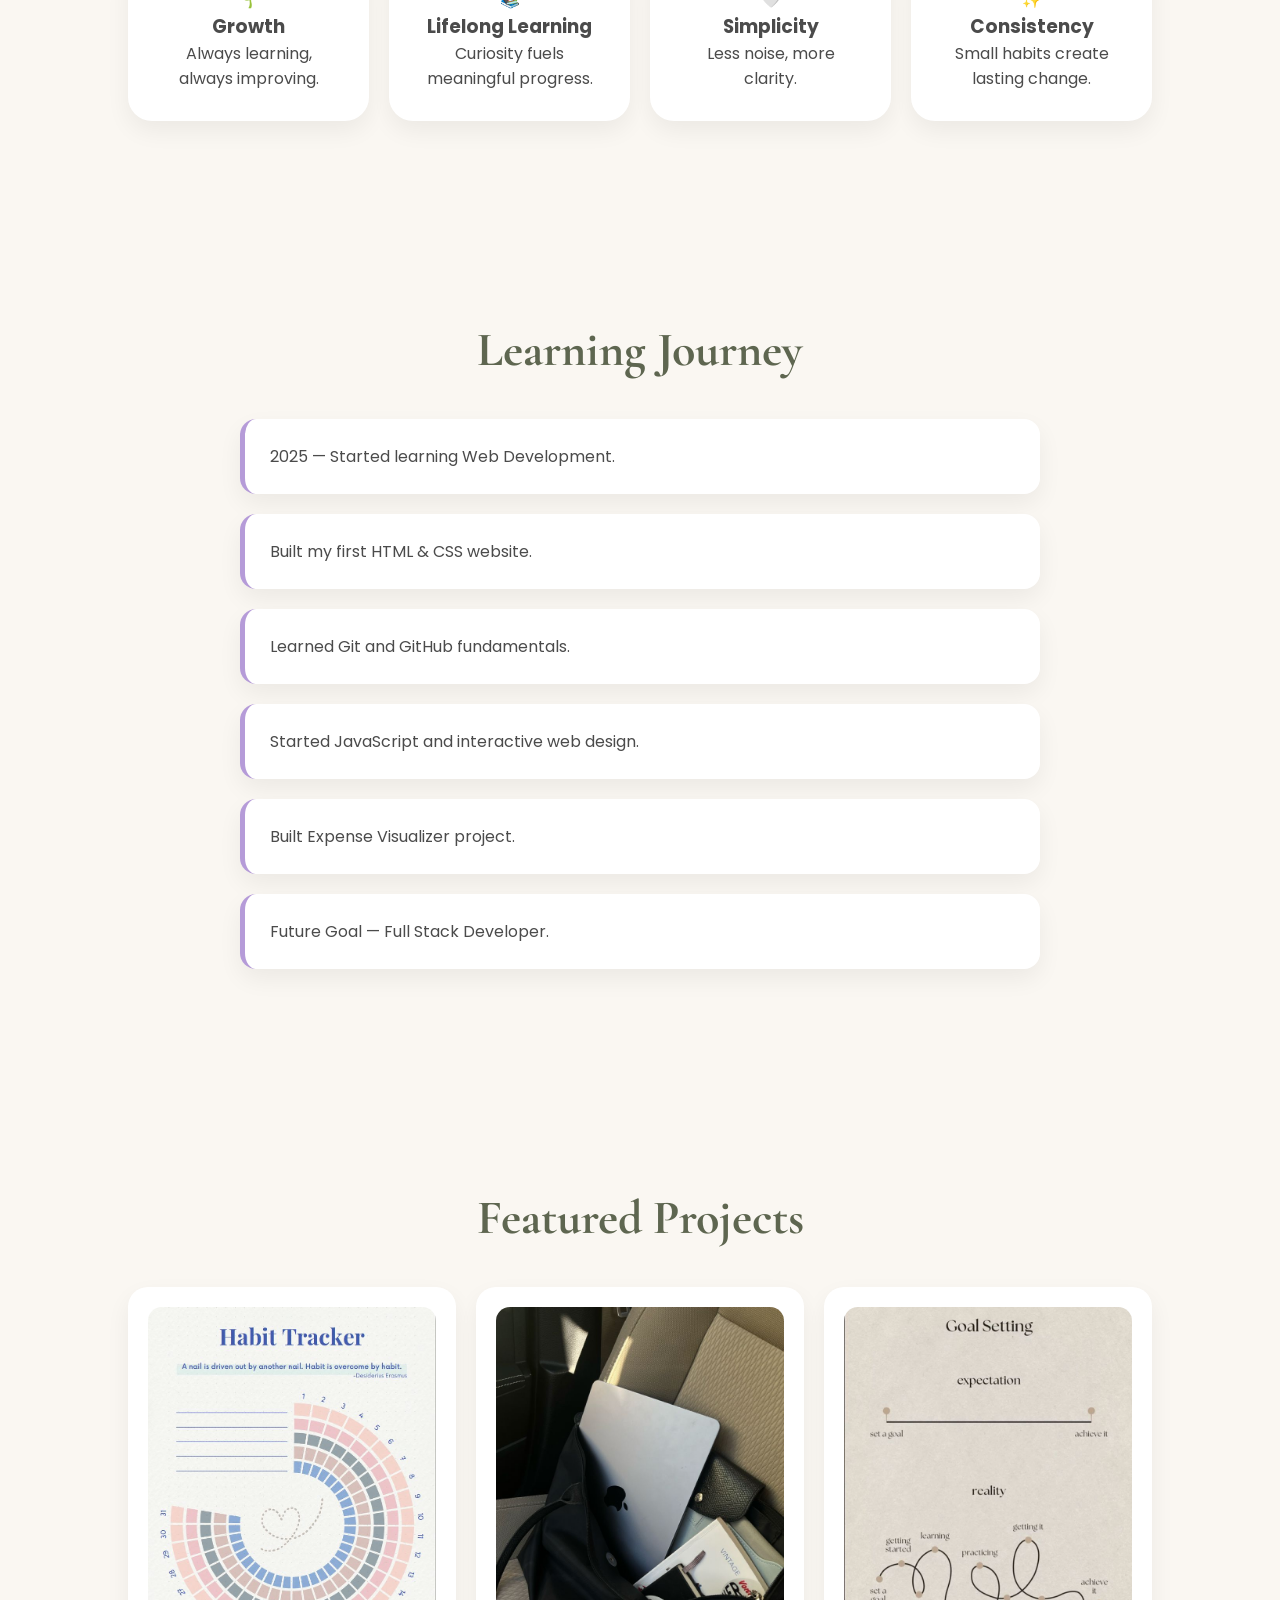
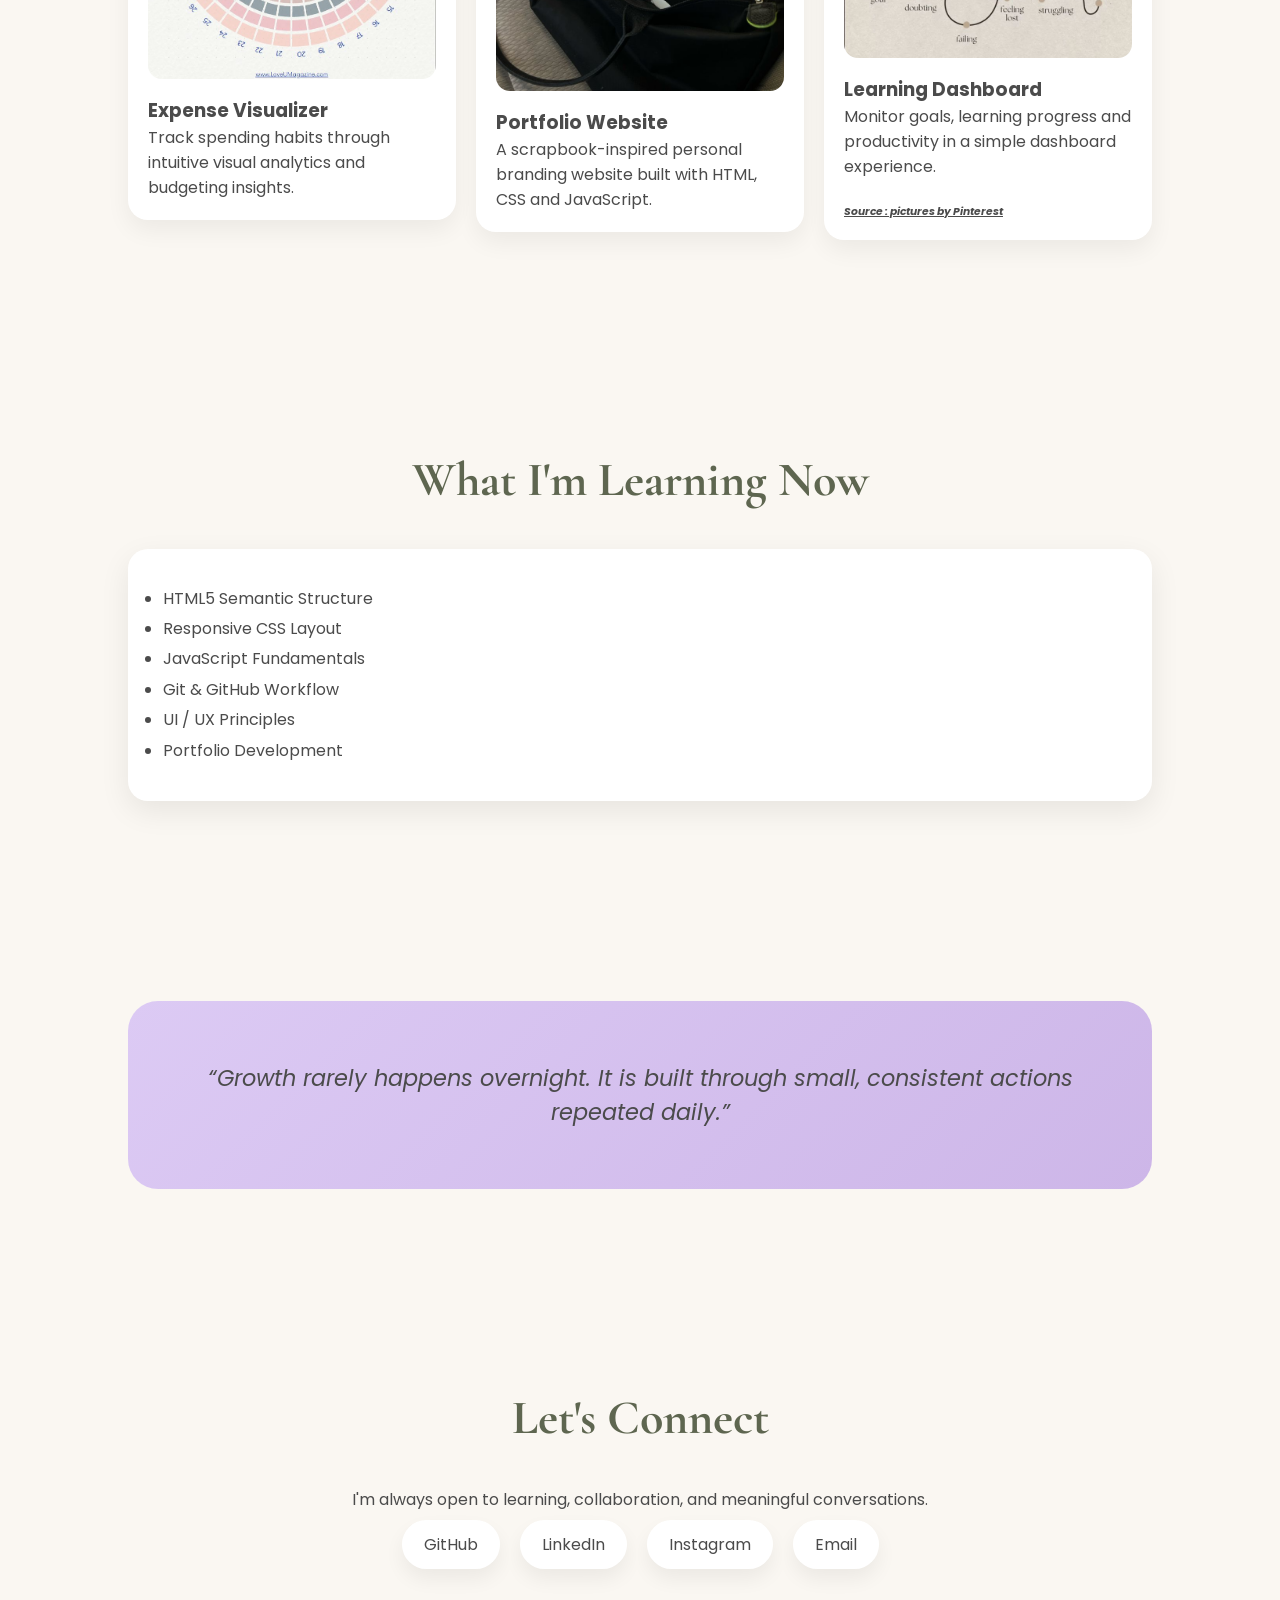
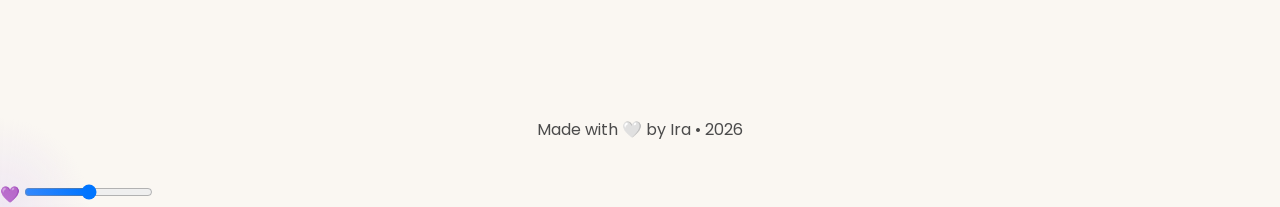
==== commit 6ffe7a81: "Update index.html" ====
--- a/index.html
+++ b/index.html
@@ -329,6 +329,50 @@
 }, { once: true });
 </script>
 
+
+<div id="volumeControl">
+  💜
+  <input
+    type="range"
+    id="volumeSlider"
+    min="0"
+    max="1"
+    step="0.01"
+    value="0.5">
+</div>
+
+<audio id="bgMusic" loop>
+  <source src="assets/music_unlimited.mp3" type="audio/mpeg">
+</audio>
+
+<script>
+const music = document.getElementById("bgMusic");
+const volumeControl = document.getElementById("volumeControl");
+const volumeSlider = document.getElementById("volumeSlider");
+
+music.volume = 0.5;
+
+volumeSlider.addEventListener("input", () => {
+  music.volume = volumeSlider.value;
+});
+
+document.addEventListener("click", function () {
+
+  if (music.paused) {
+
+    music.play();
+
+    volumeControl.classList.add("show");
+
+    setTimeout(() => {
+      volumeControl.classList.remove("show");
+    }, 7000);
+
+  }
+
+}, { once: true });
+</script>
+
 <script src="script.js"></script>
 
 </body>
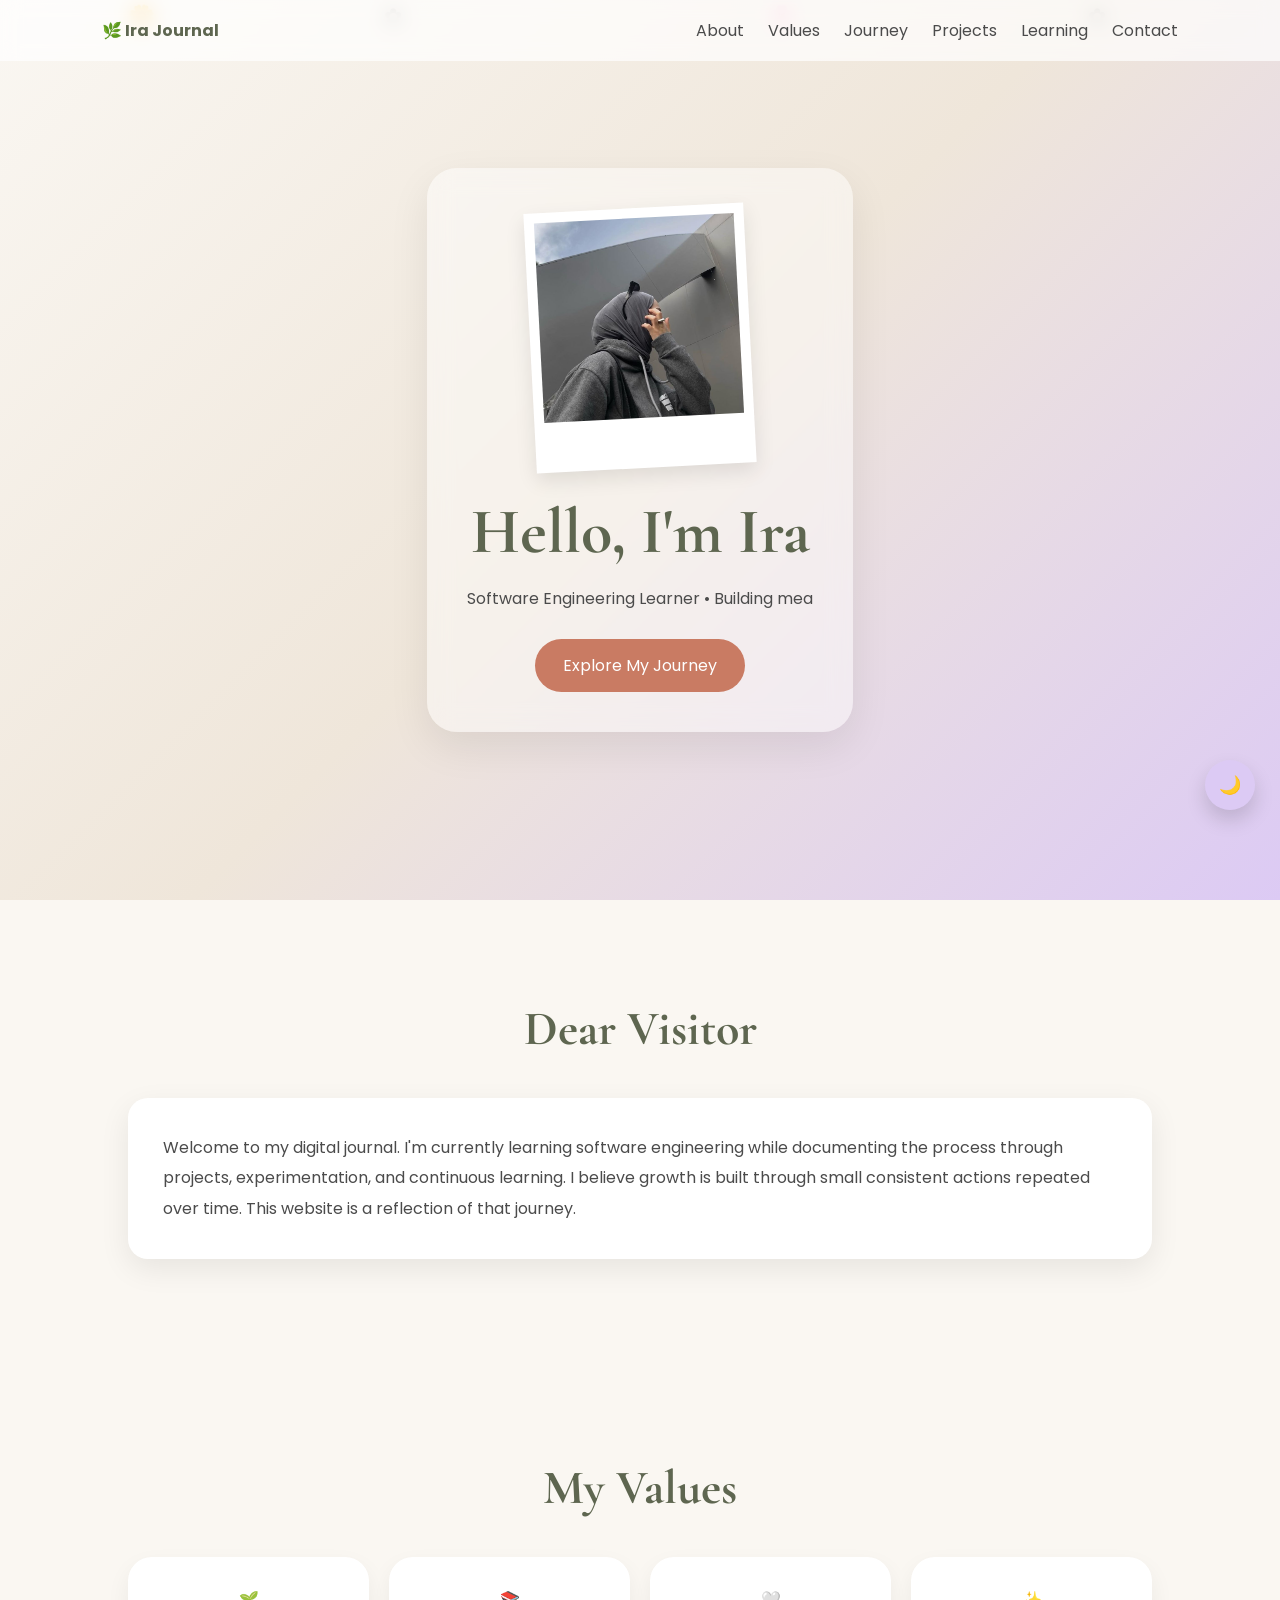
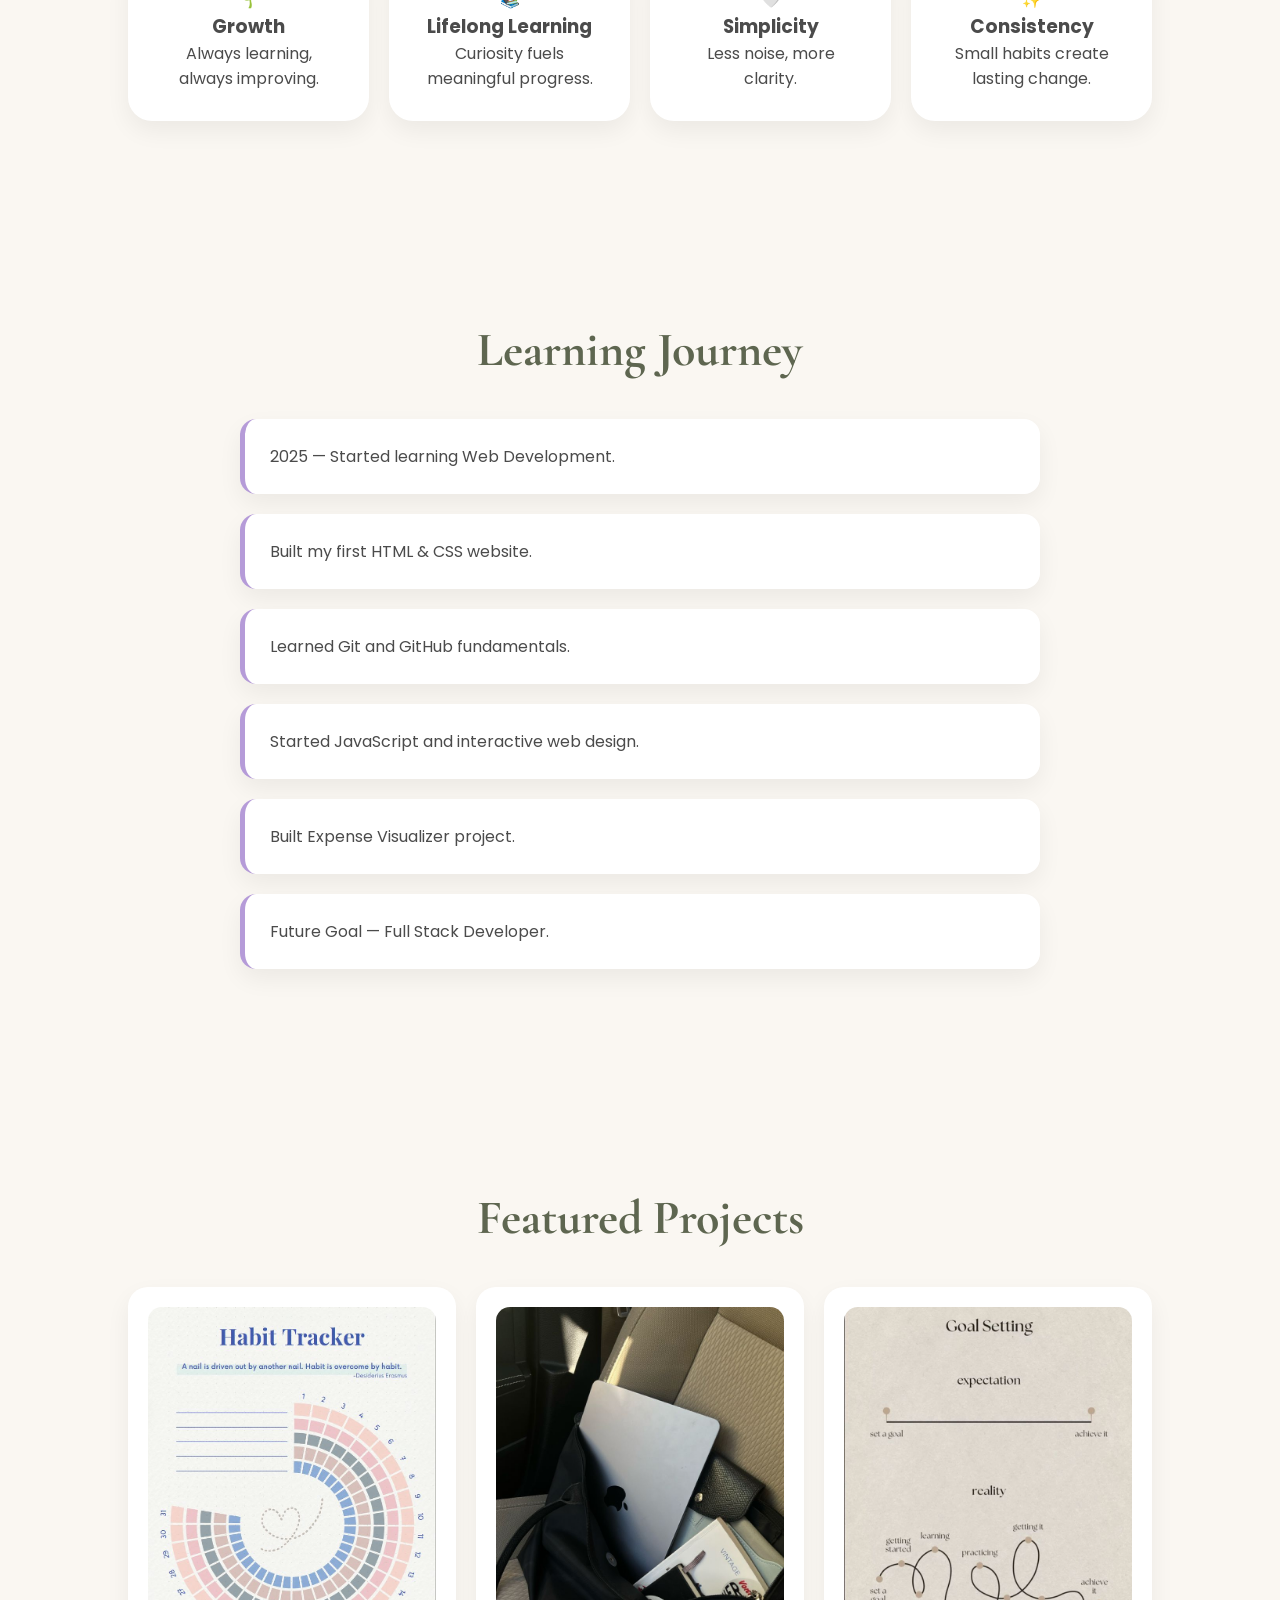
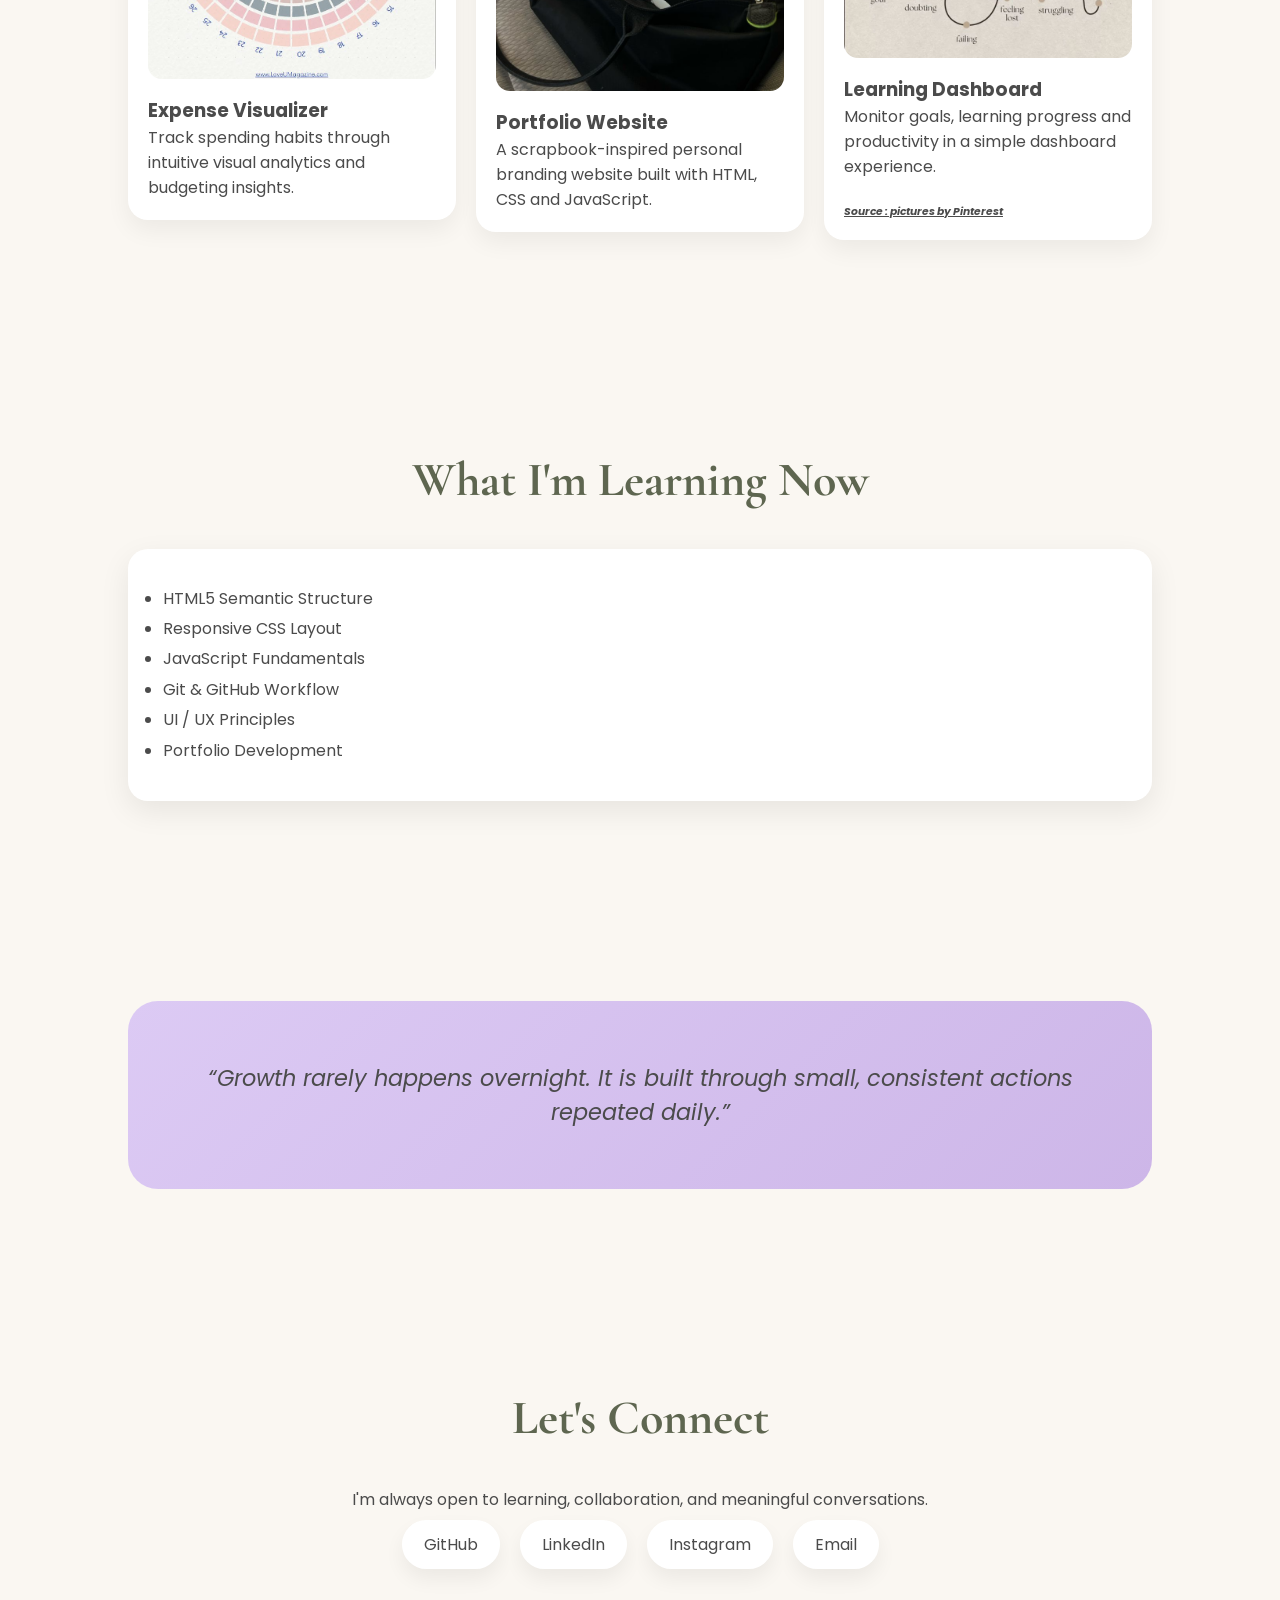
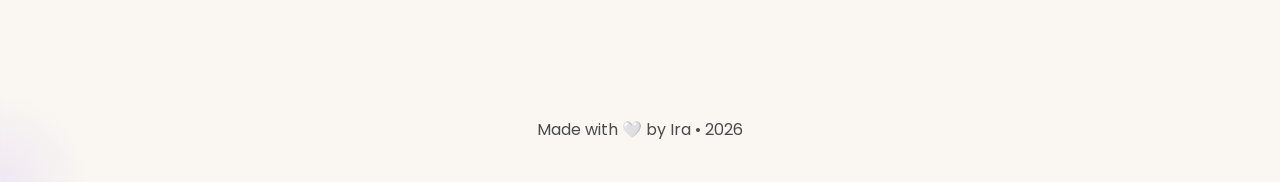
==== commit aa257489: "Update index.html" ====
--- a/index.html
+++ b/index.html
@@ -373,6 +373,21 @@
 }, { once: true });
 </script>
 
+<audio id="bgMusic" loop>
+  <source src="assets/music_unlimited.mp3" type="audio/mpeg">
+</audio>
+
+<div id="volumeControl">
+  💜
+  <input
+    type="range"
+    id="volumeSlider"
+    min="0"
+    max="1"
+    step="0.01"
+    value="0.5">
+</div>
+
 <script src="script.js"></script>
 
 </body>
--- a/style.css
+++ b/style.css
@@ -385,3 +385,63 @@
 .dark h2{
 color:#DCCAF4;
 }
+
+#volumeControl{
+position:fixed;
+bottom:30px;
+left:50%;
+transform:translateX(-50%);
+background:rgba(255,255,255,.9);
+backdrop-filter:blur(10px);
+padding:10px 15px;
+border-radius:999px;
+display:flex;
+align-items:center;
+gap:10px;
+box-shadow:0 10px 25px rgba(0,0,0,.12);
+opacity:0;
+visibility:hidden;
+transition:.4s;
+z-index:9999;
+}
+
+#volumeControl.show{
+opacity:1;
+visibility:visible;
+}
+
+#volumeSlider{
+width:120px;
+cursor:pointer;
+}
+
+/* Volume Control */
+
+#volumeControl{
+position:fixed;
+bottom:30px;
+left:50%;
+transform:translateX(-50%);
+background:rgba(255,255,255,.92);
+backdrop-filter:blur(10px);
+padding:10px 15px;
+border-radius:999px;
+display:flex;
+align-items:center;
+gap:10px;
+box-shadow:0 10px 25px rgba(0,0,0,.12);
+opacity:0;
+visibility:hidden;
+transition:.4s;
+z-index:9999;
+}
+
+#volumeControl.show{
+opacity:1;
+visibility:visible;
+}
+
+#volumeSlider{
+width:120px;
+cursor:pointer;
+}
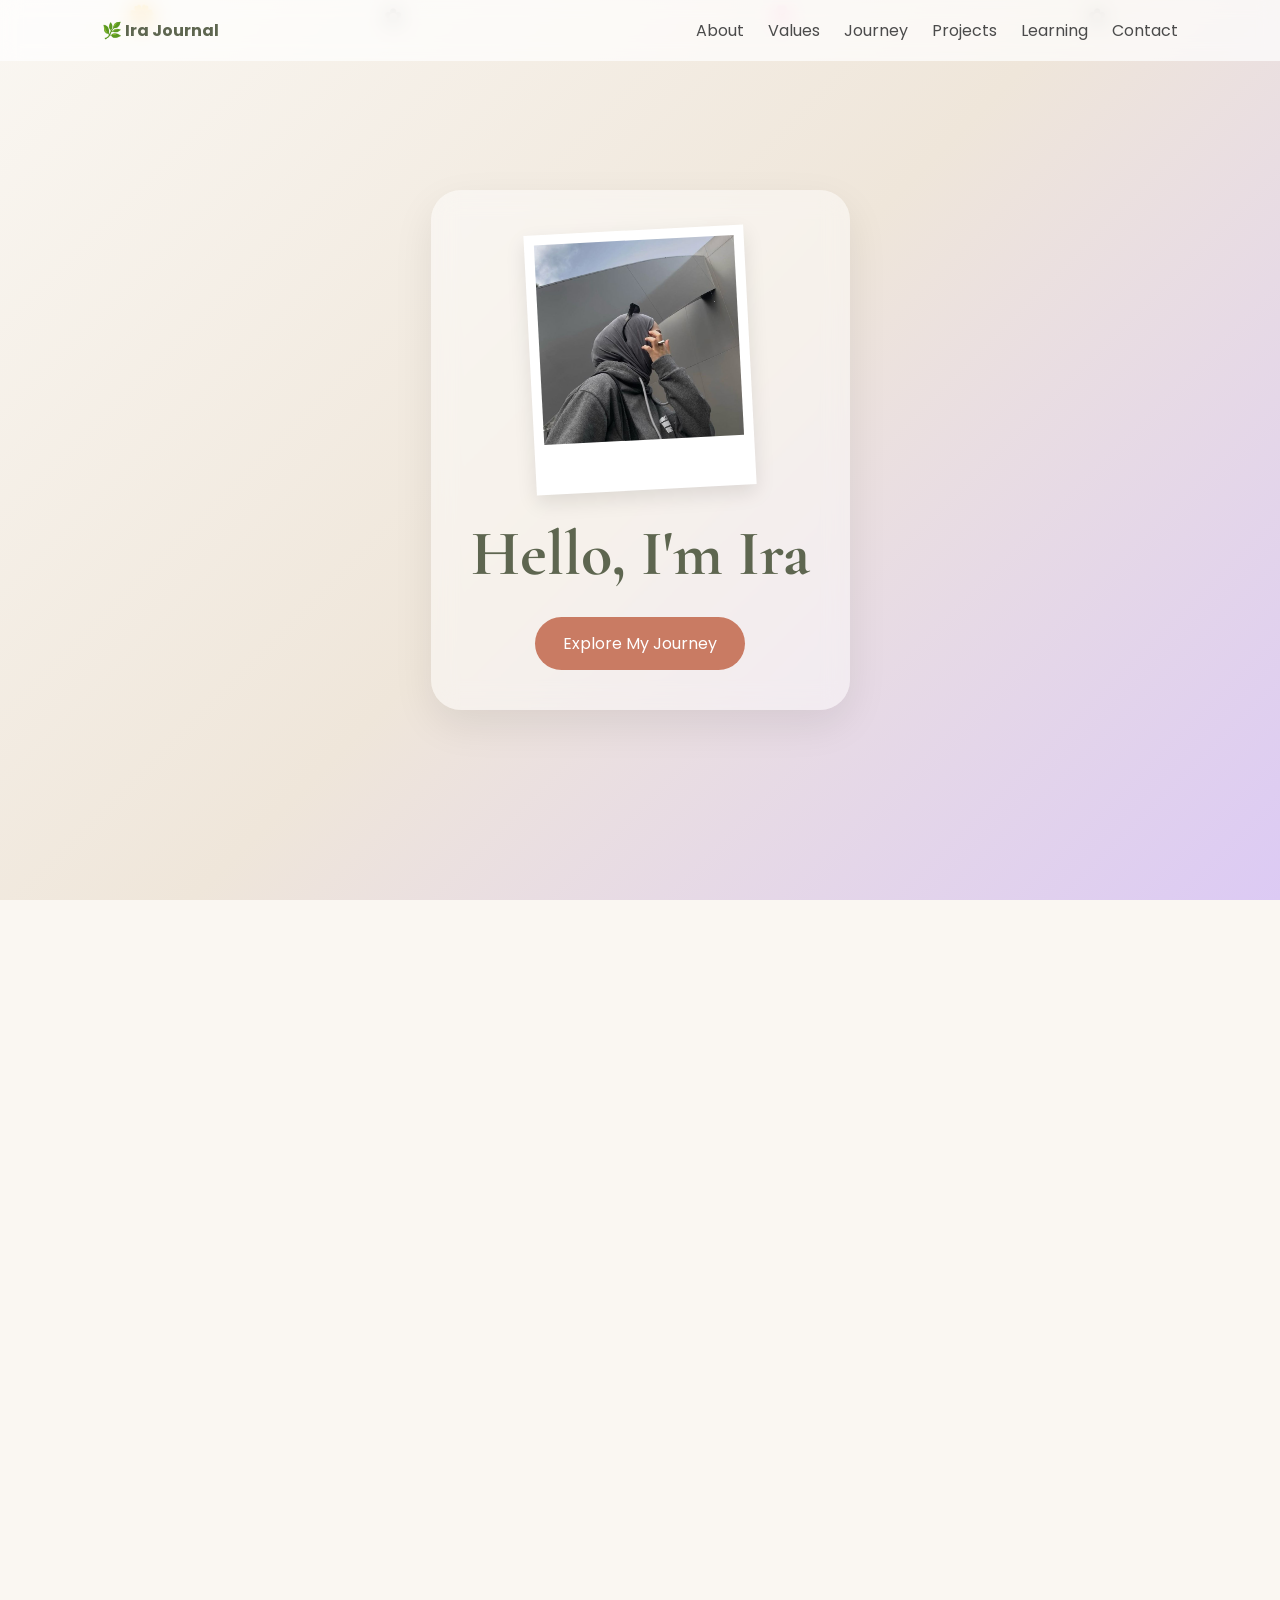
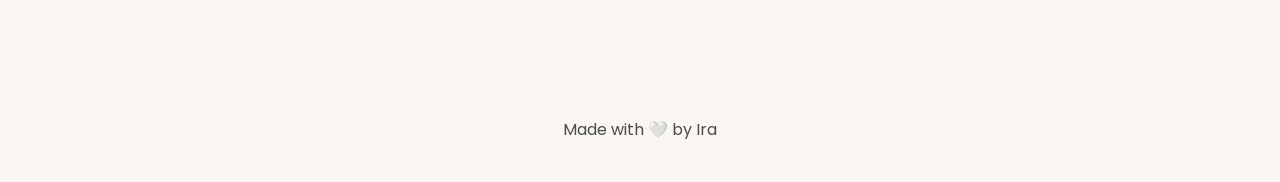
==== commit 0e5e2946: "Update index.html" ====
--- a/index.html
+++ b/index.html
@@ -373,21 +373,6 @@
 }, { once: true });
 </script>
 
-<audio id="bgMusic" loop>
-  <source src="assets/music_unlimited.mp3" type="audio/mpeg">
-</audio>
-
-<div id="volumeControl">
-  💜
-  <input
-    type="range"
-    id="volumeSlider"
-    min="0"
-    max="1"
-    step="0.01"
-    value="0.5">
-</div>
-
 <script src="script.js"></script>
 
 </body>
